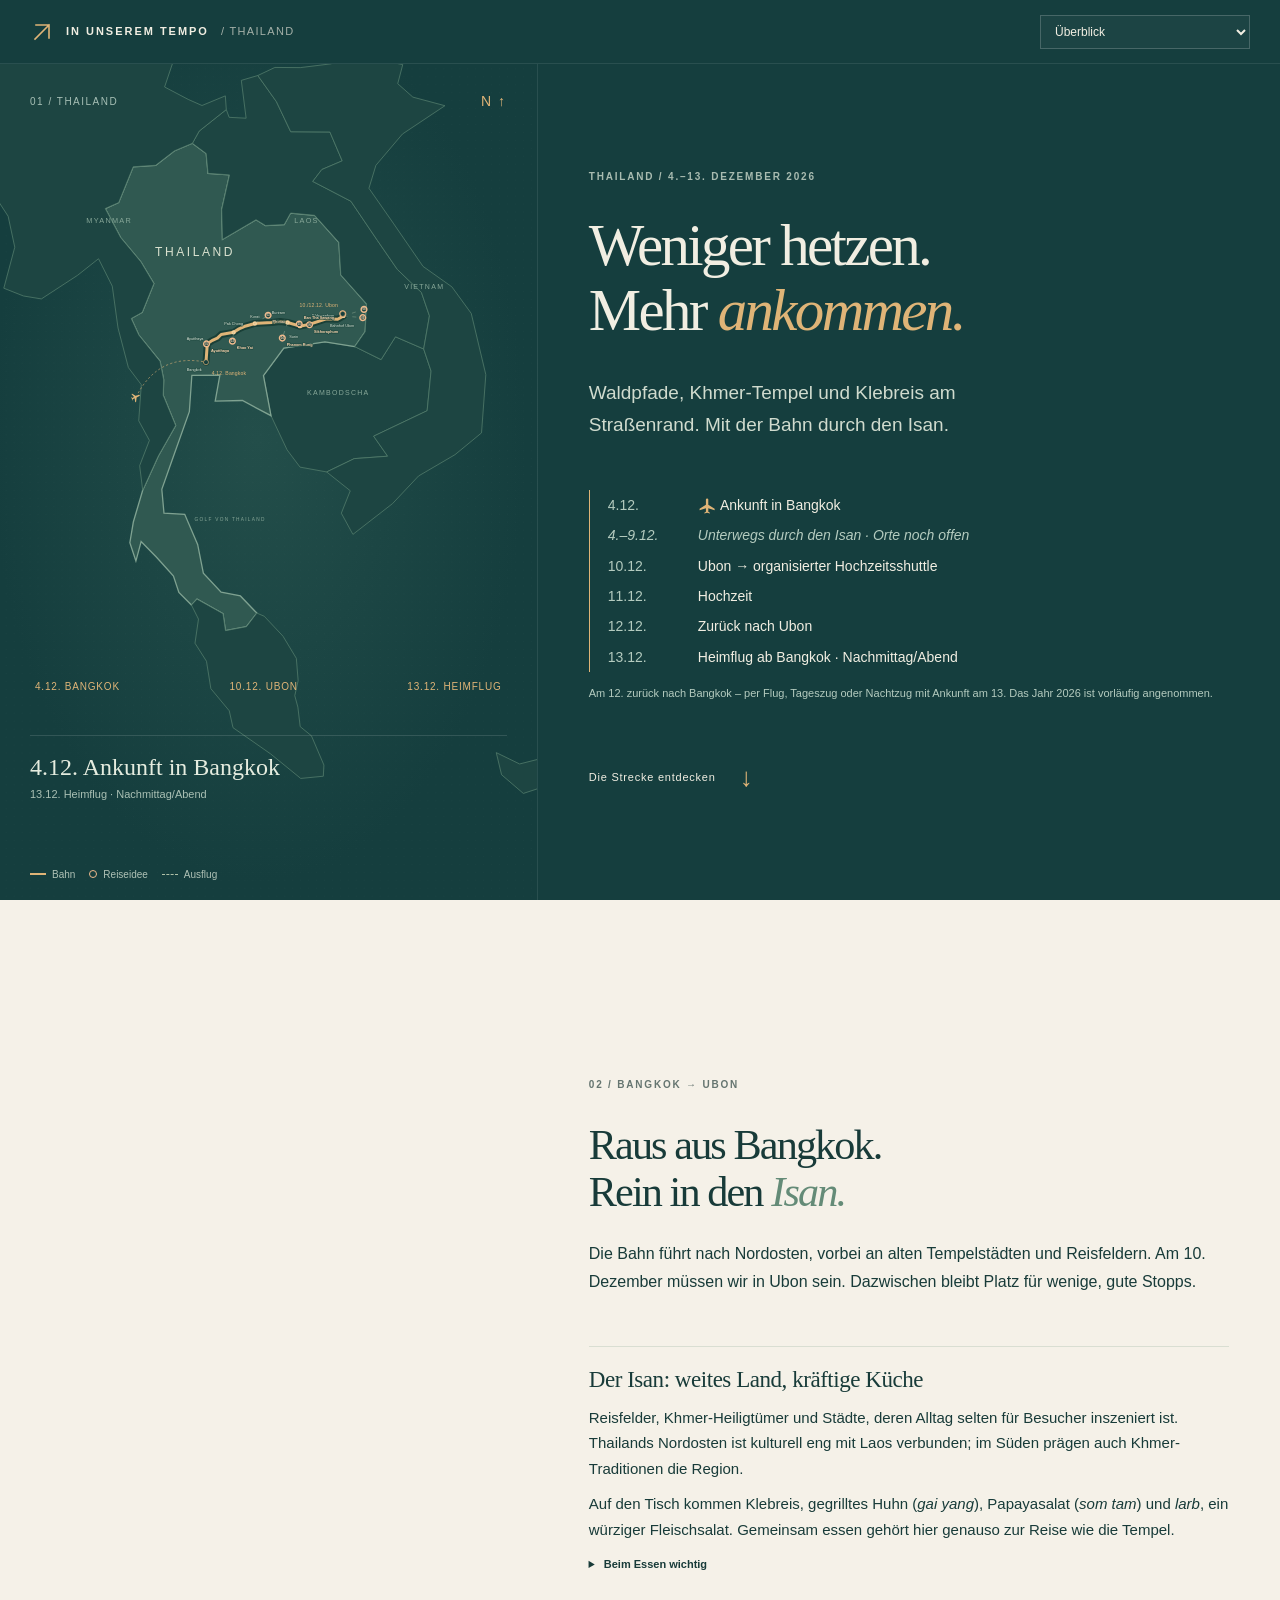
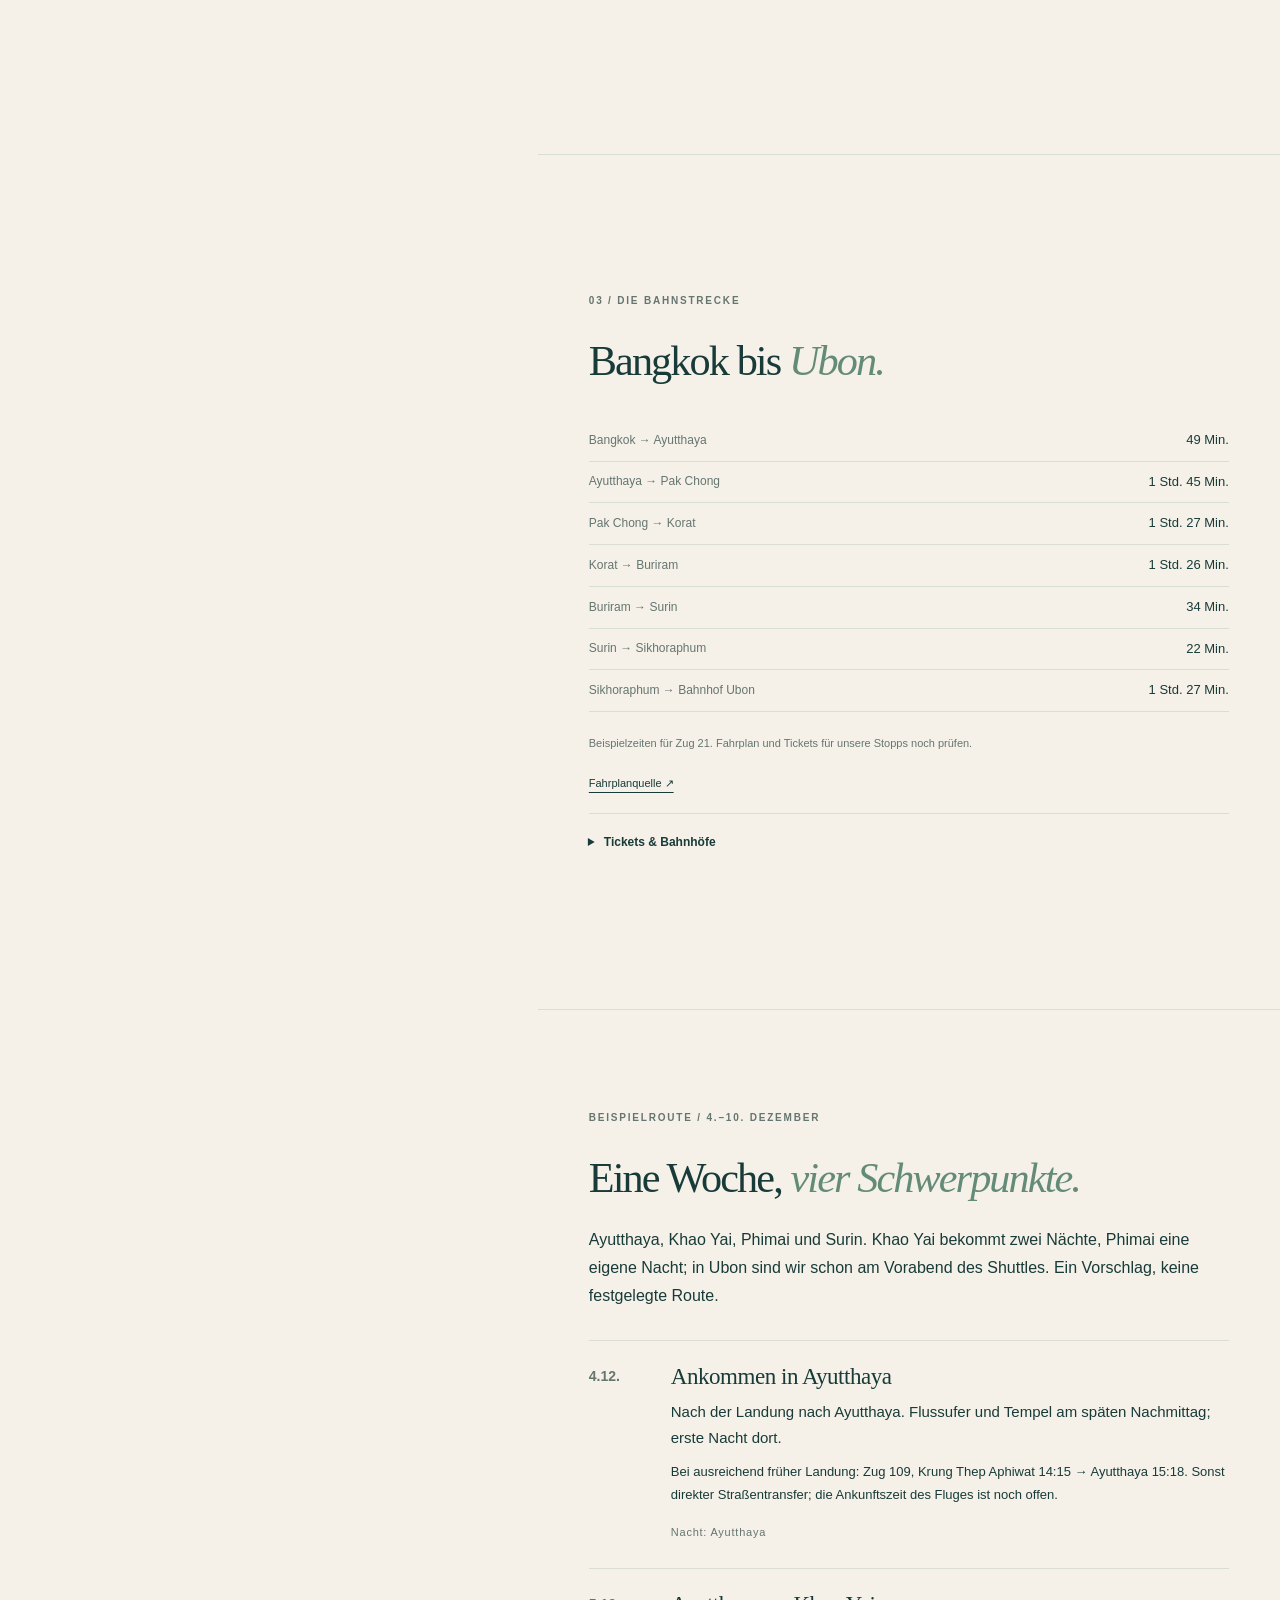
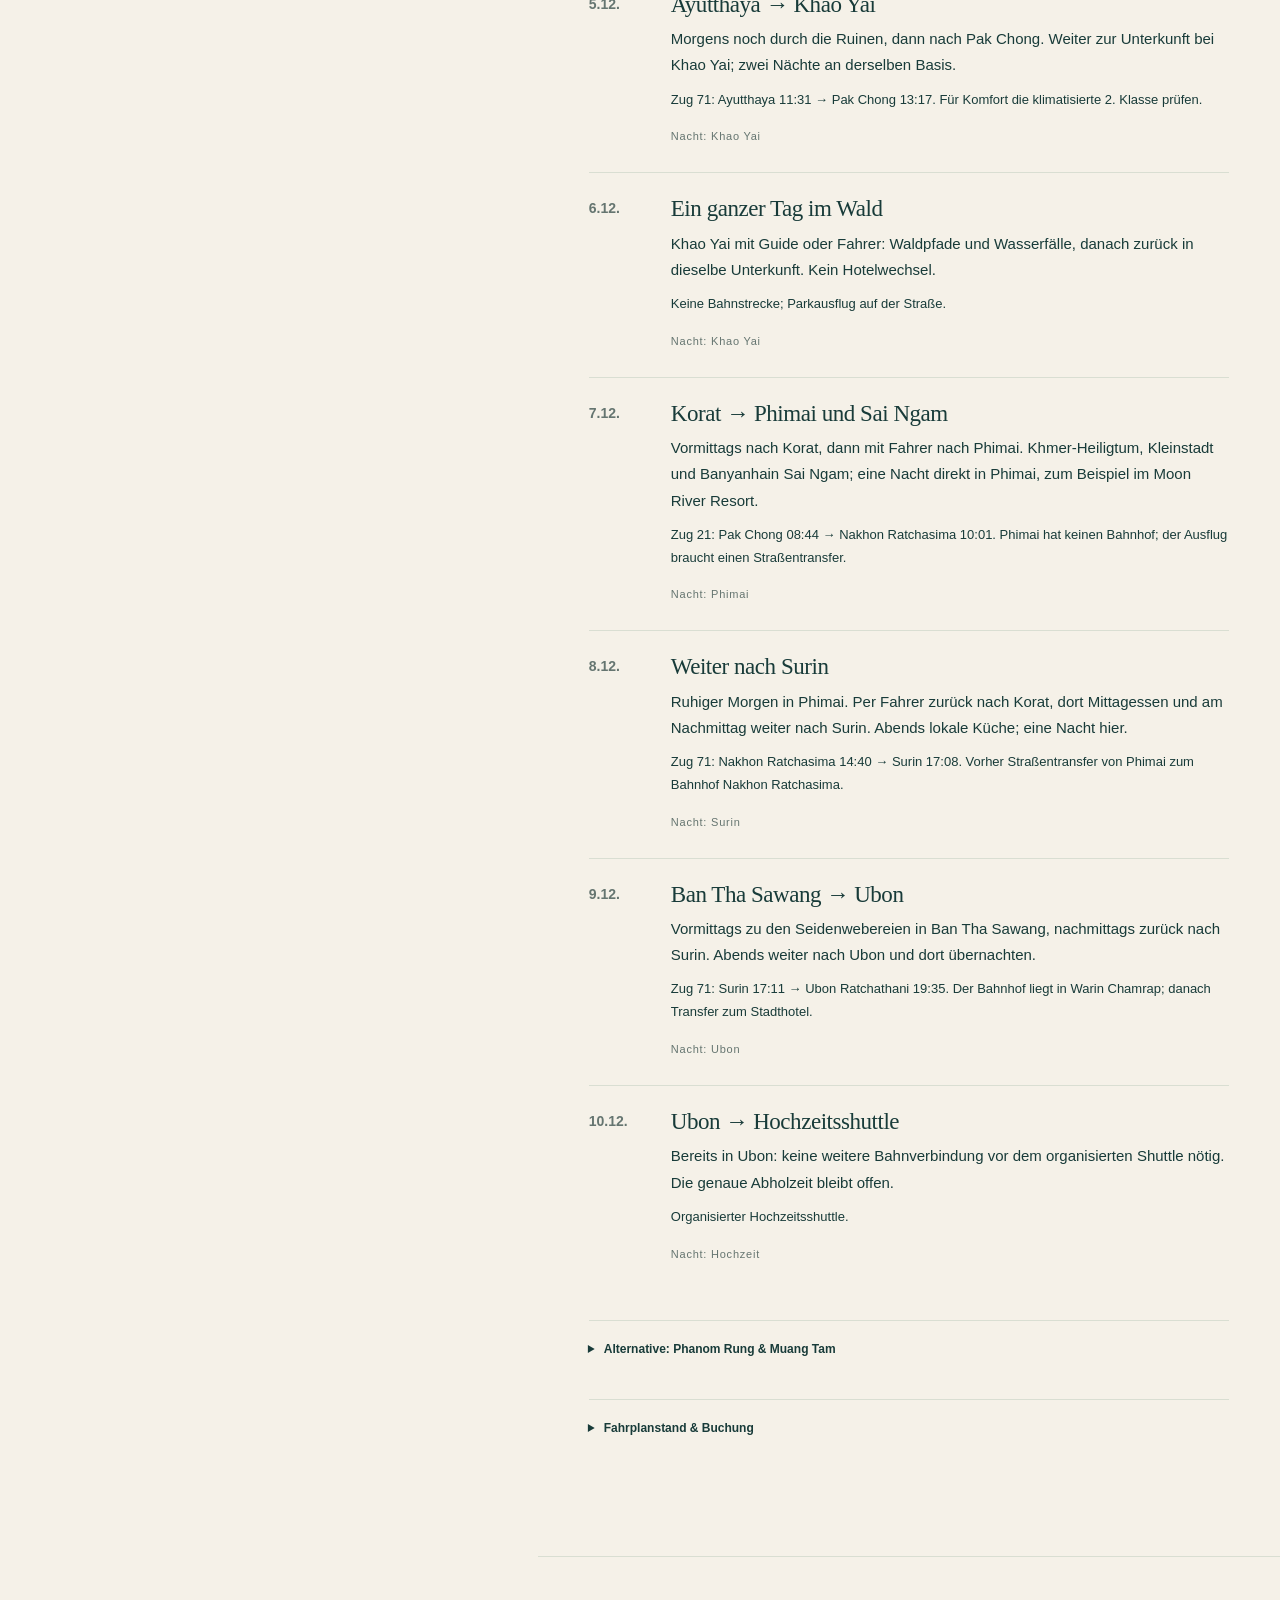
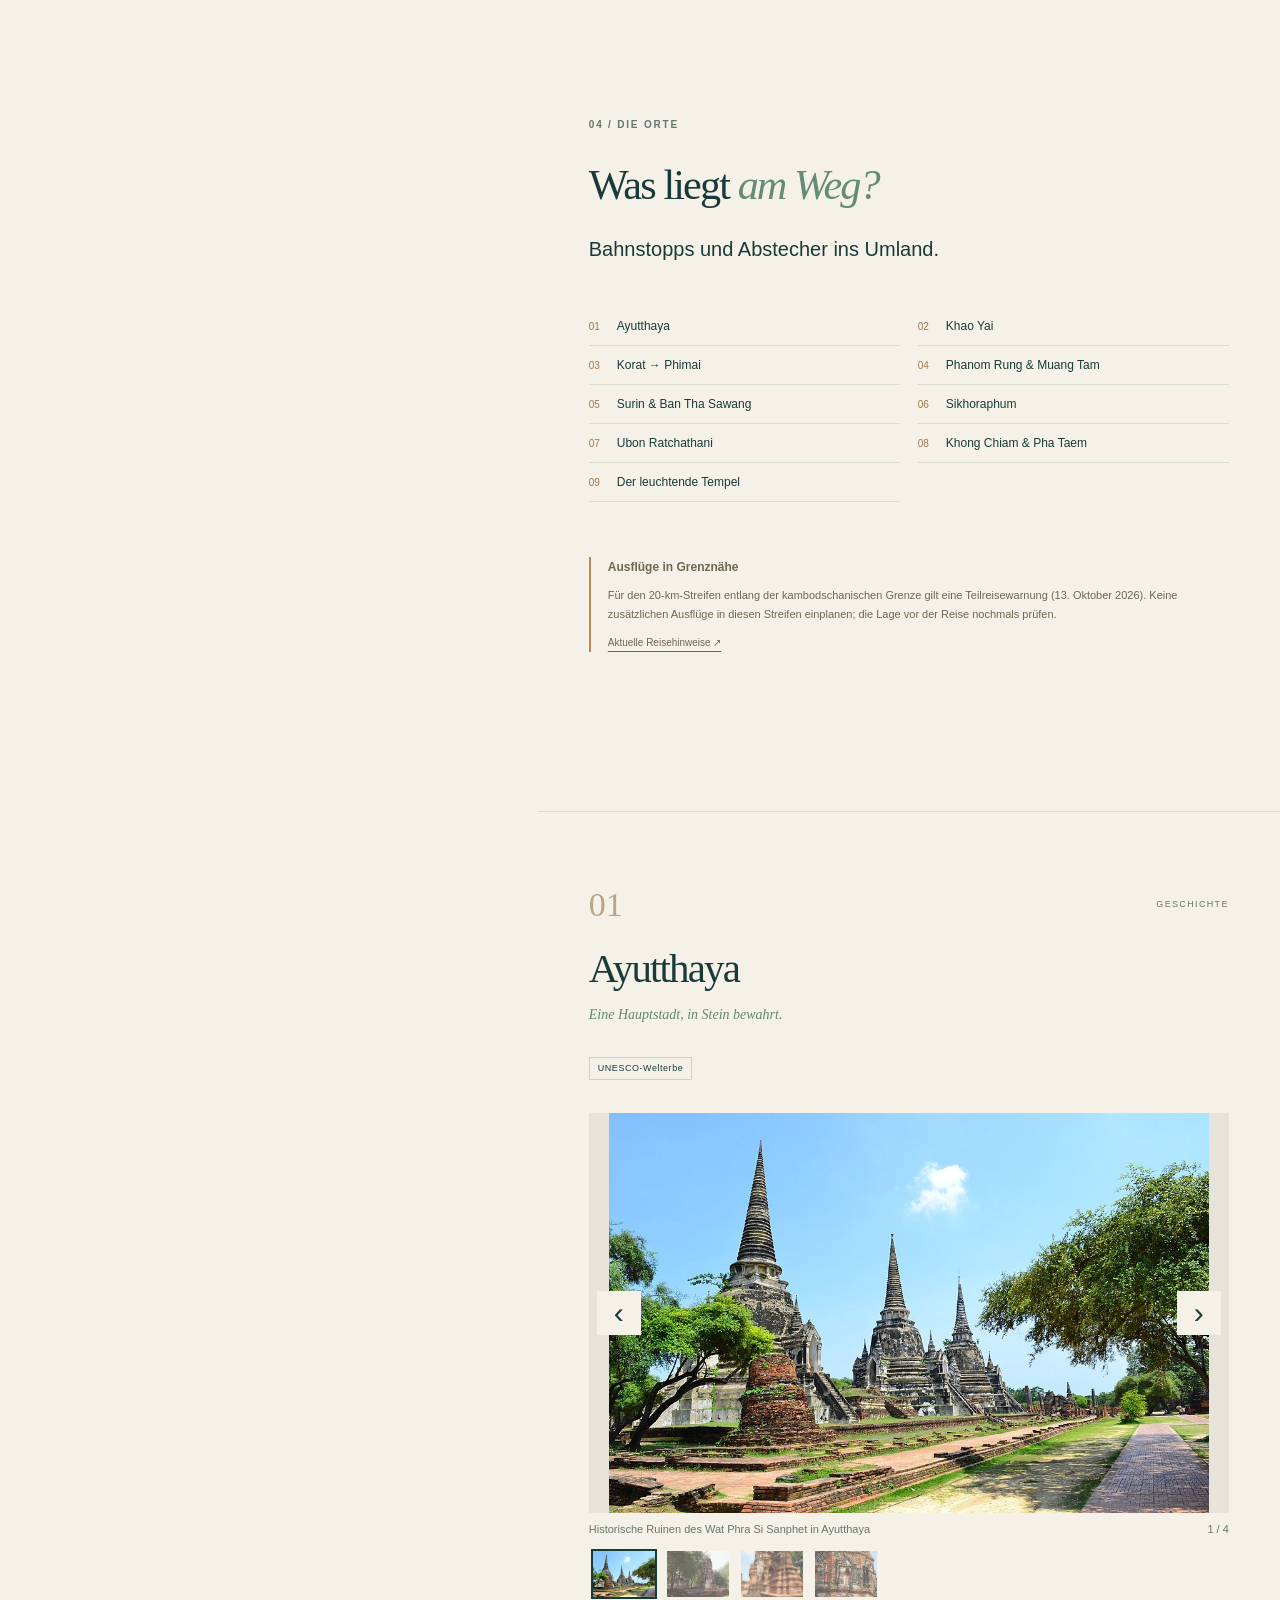
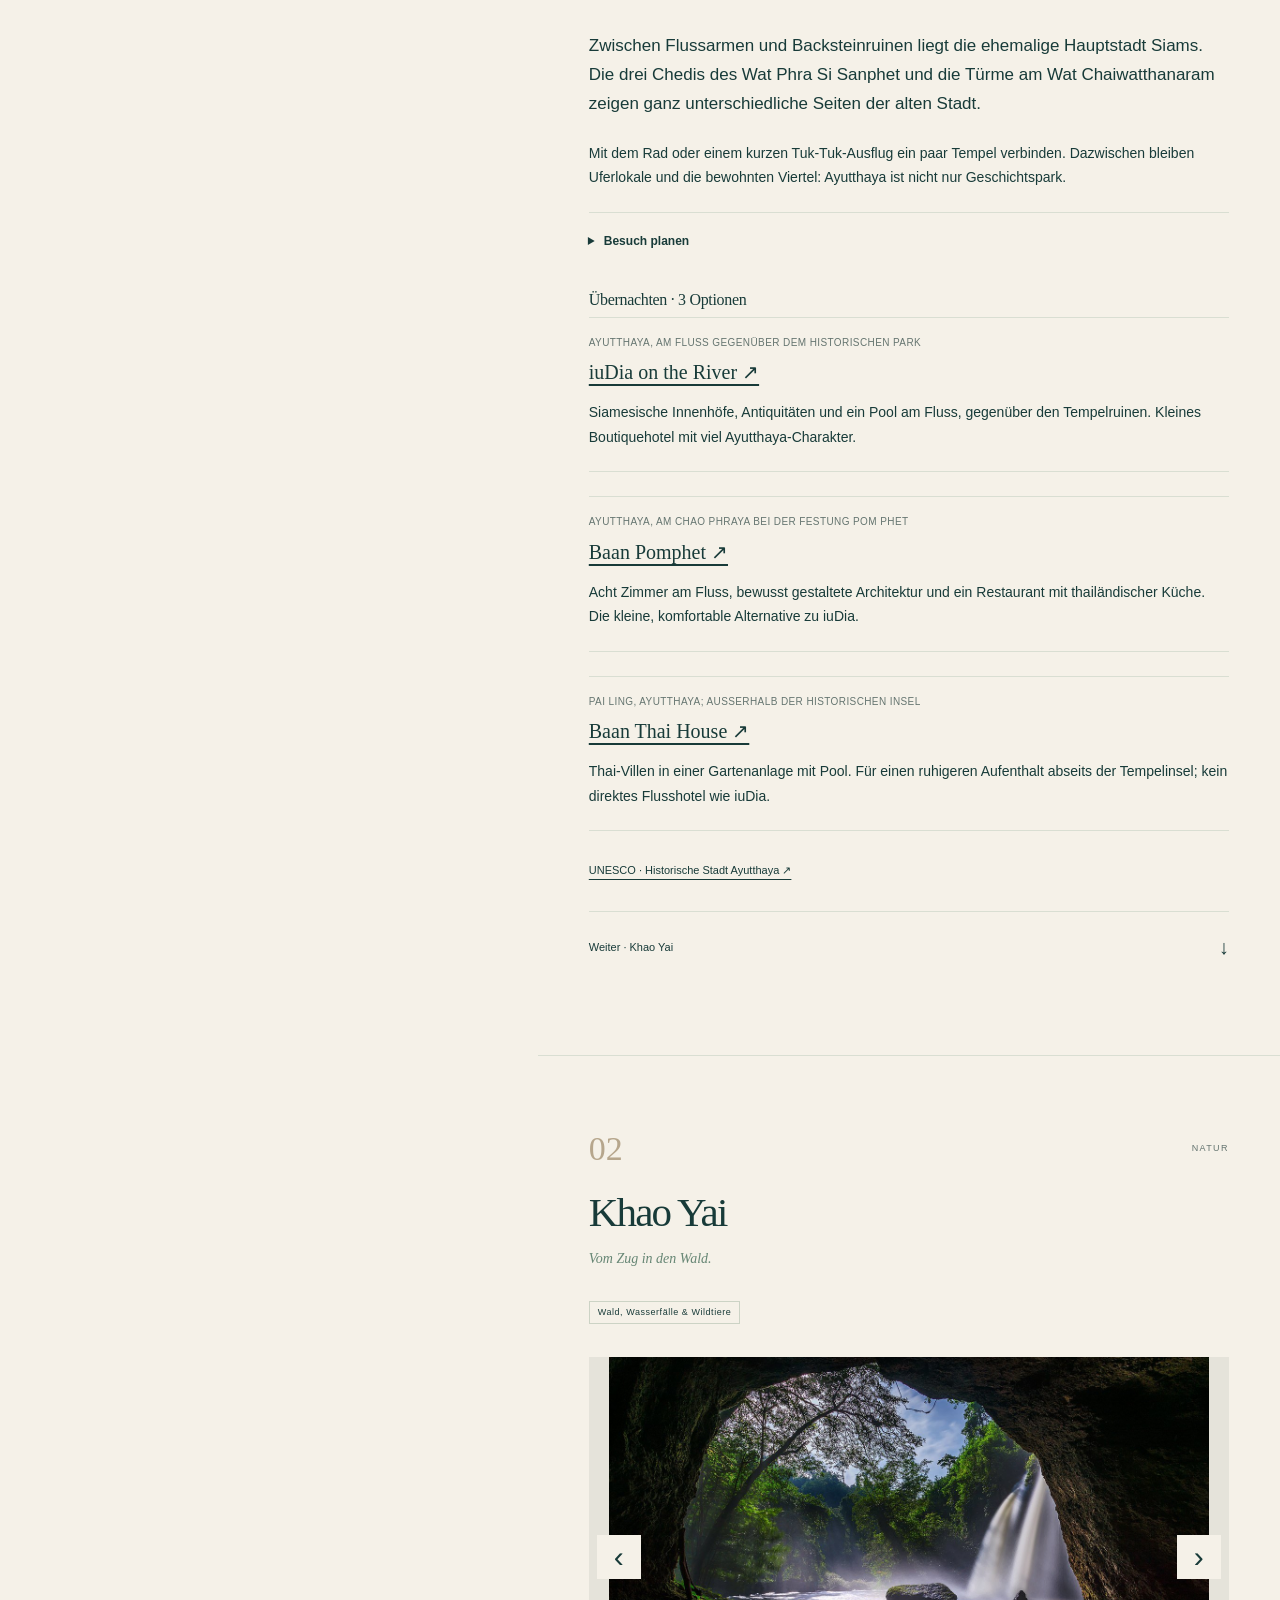
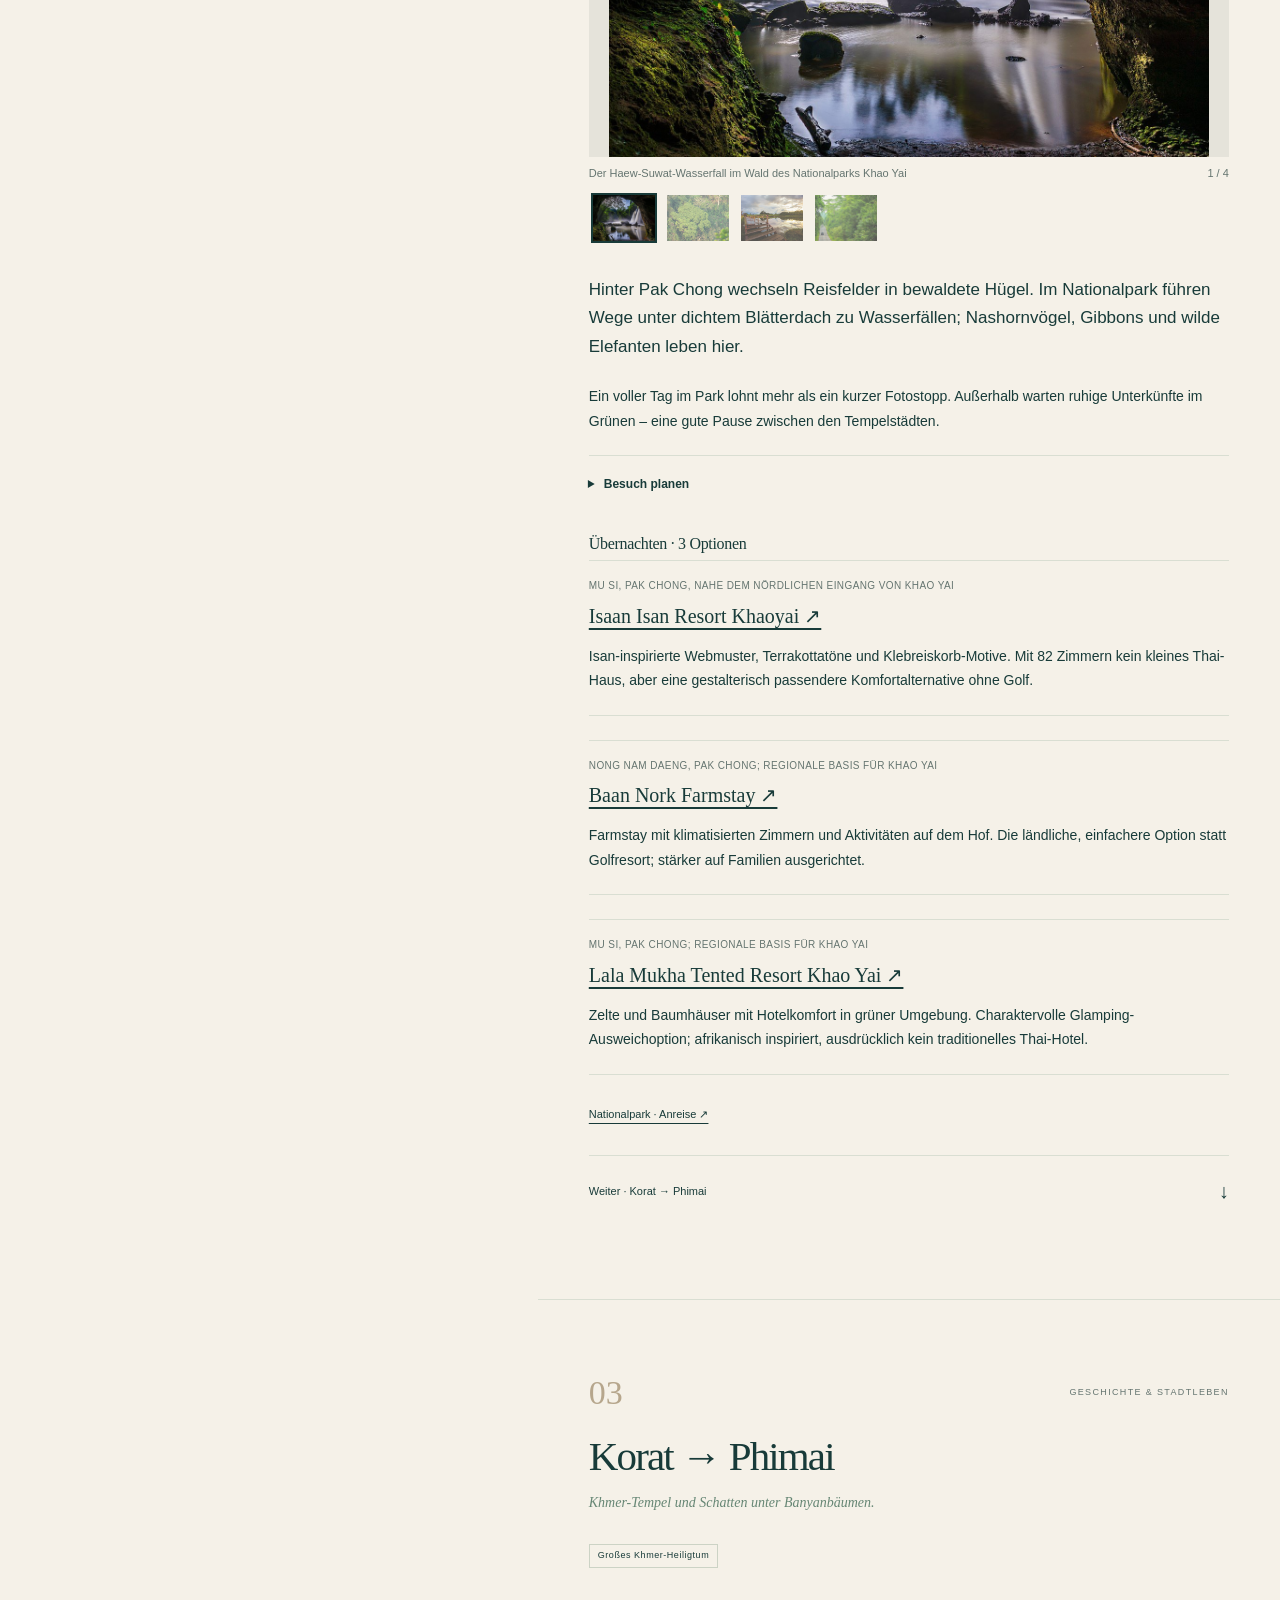
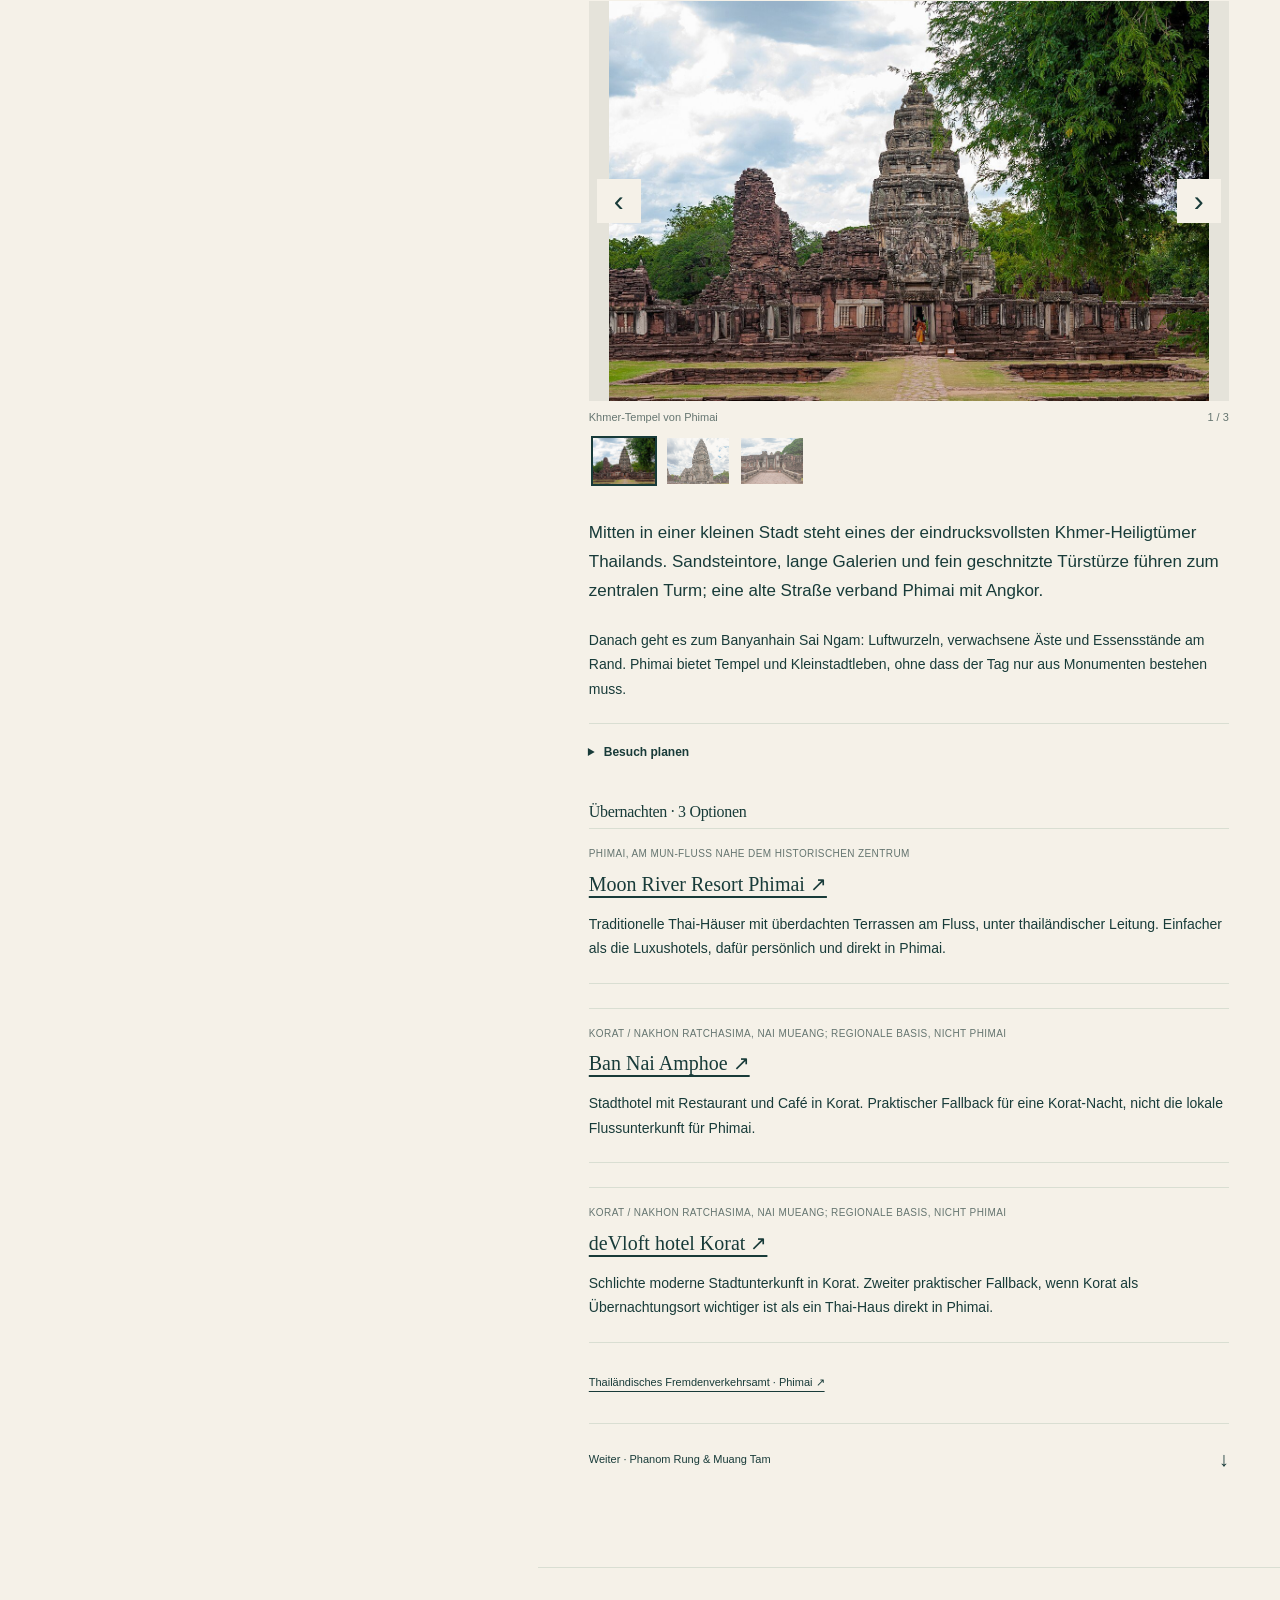
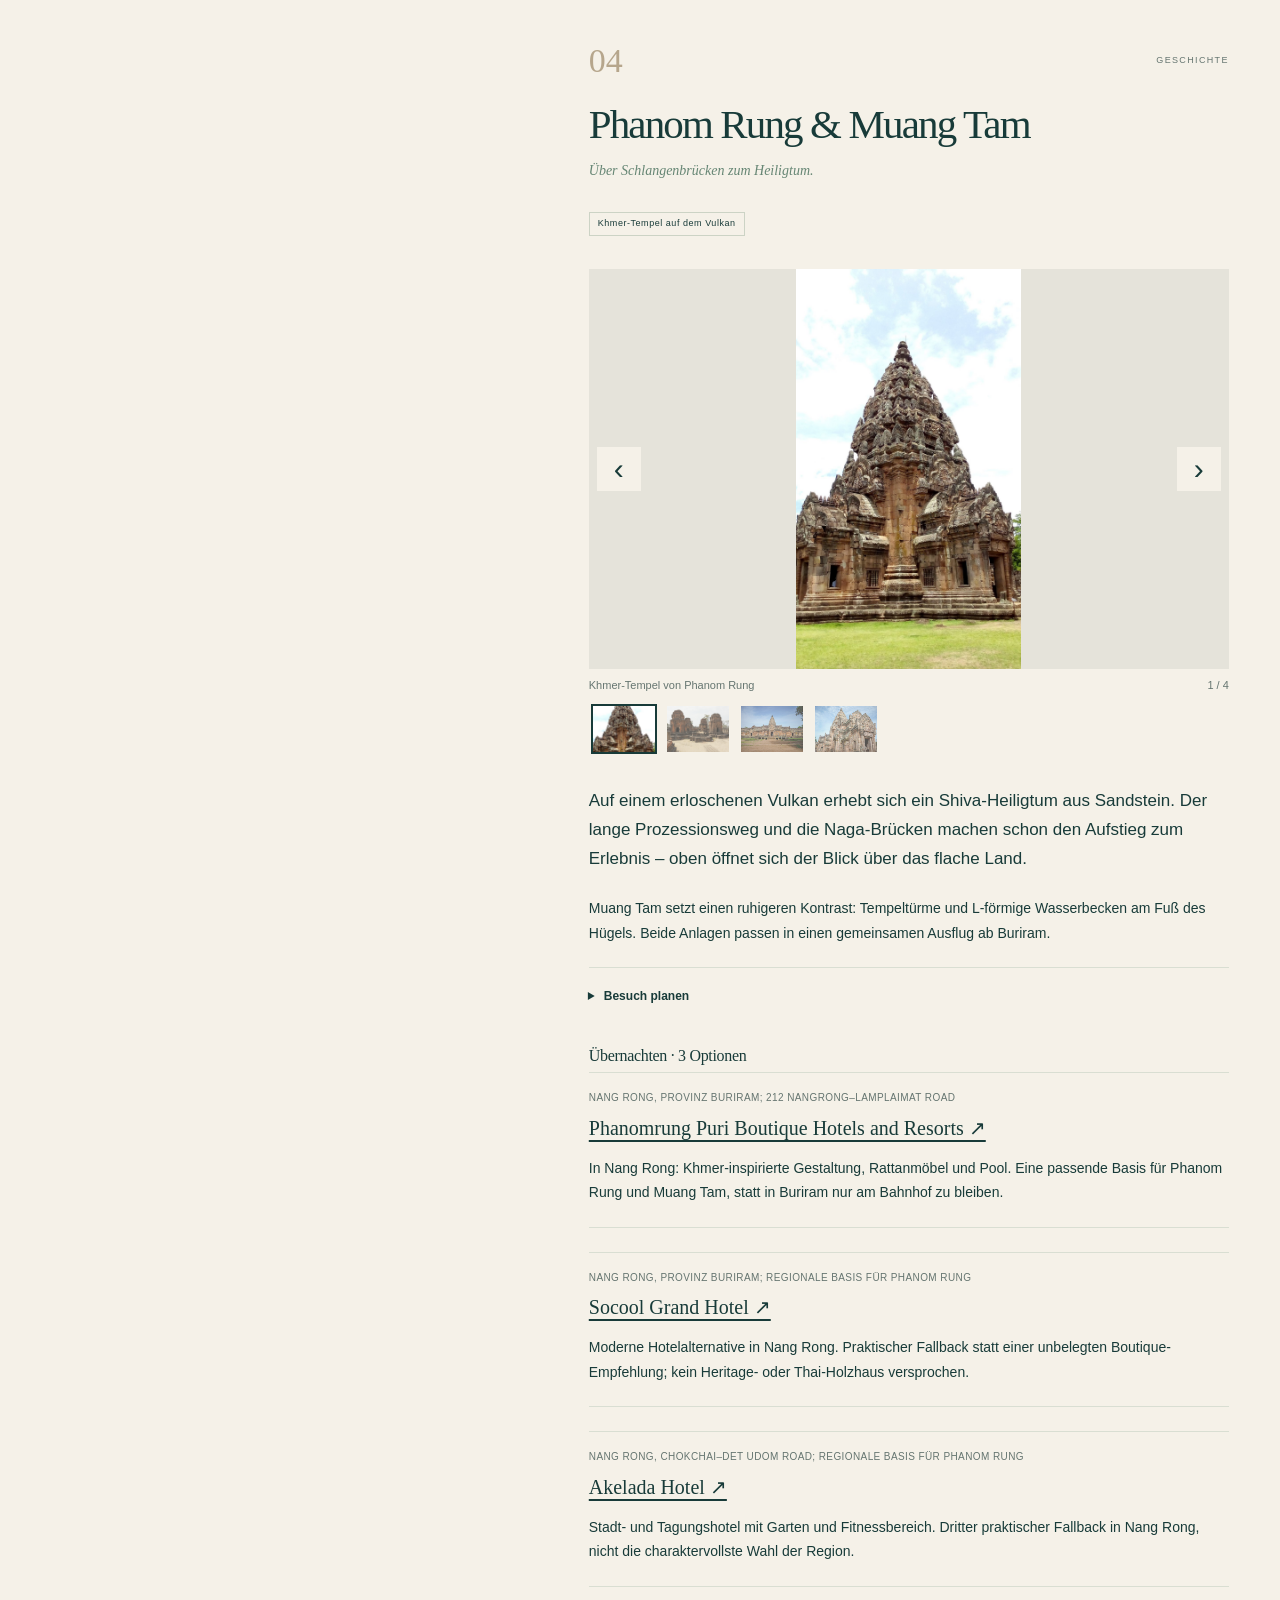
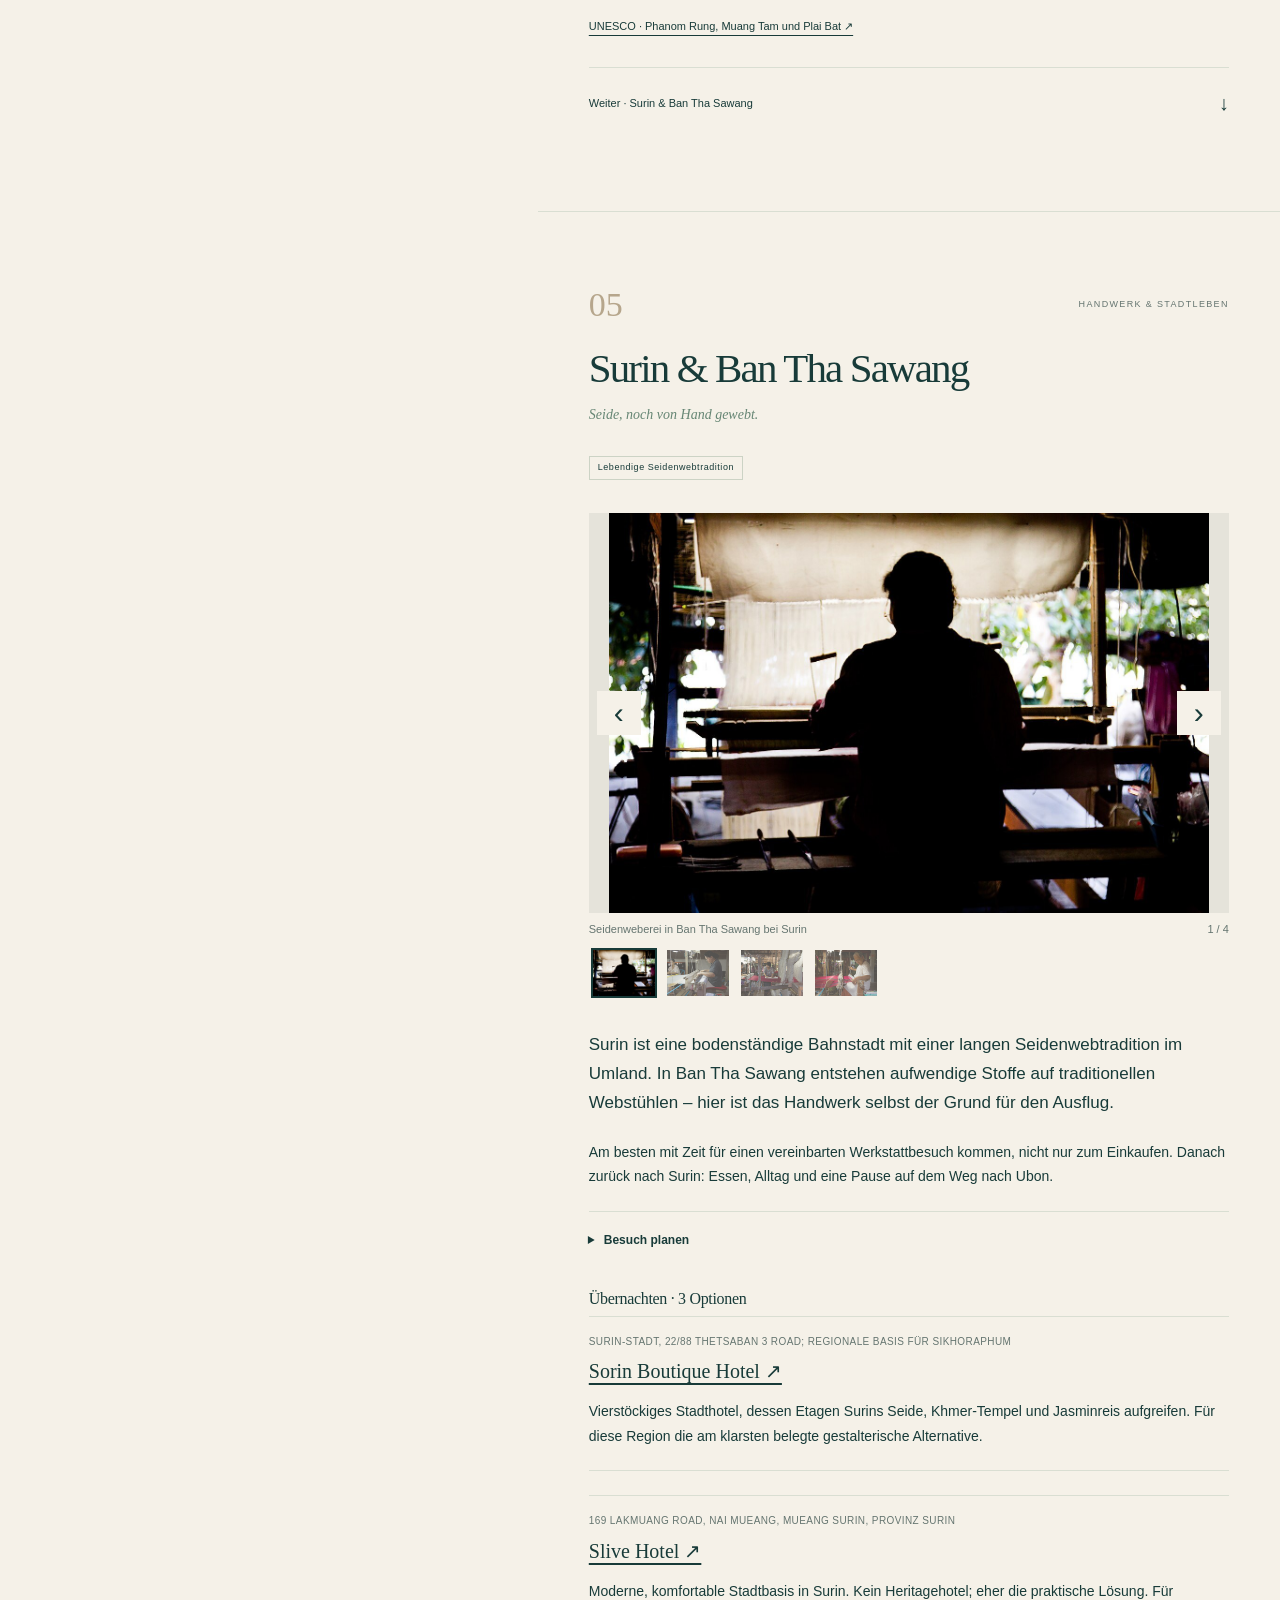
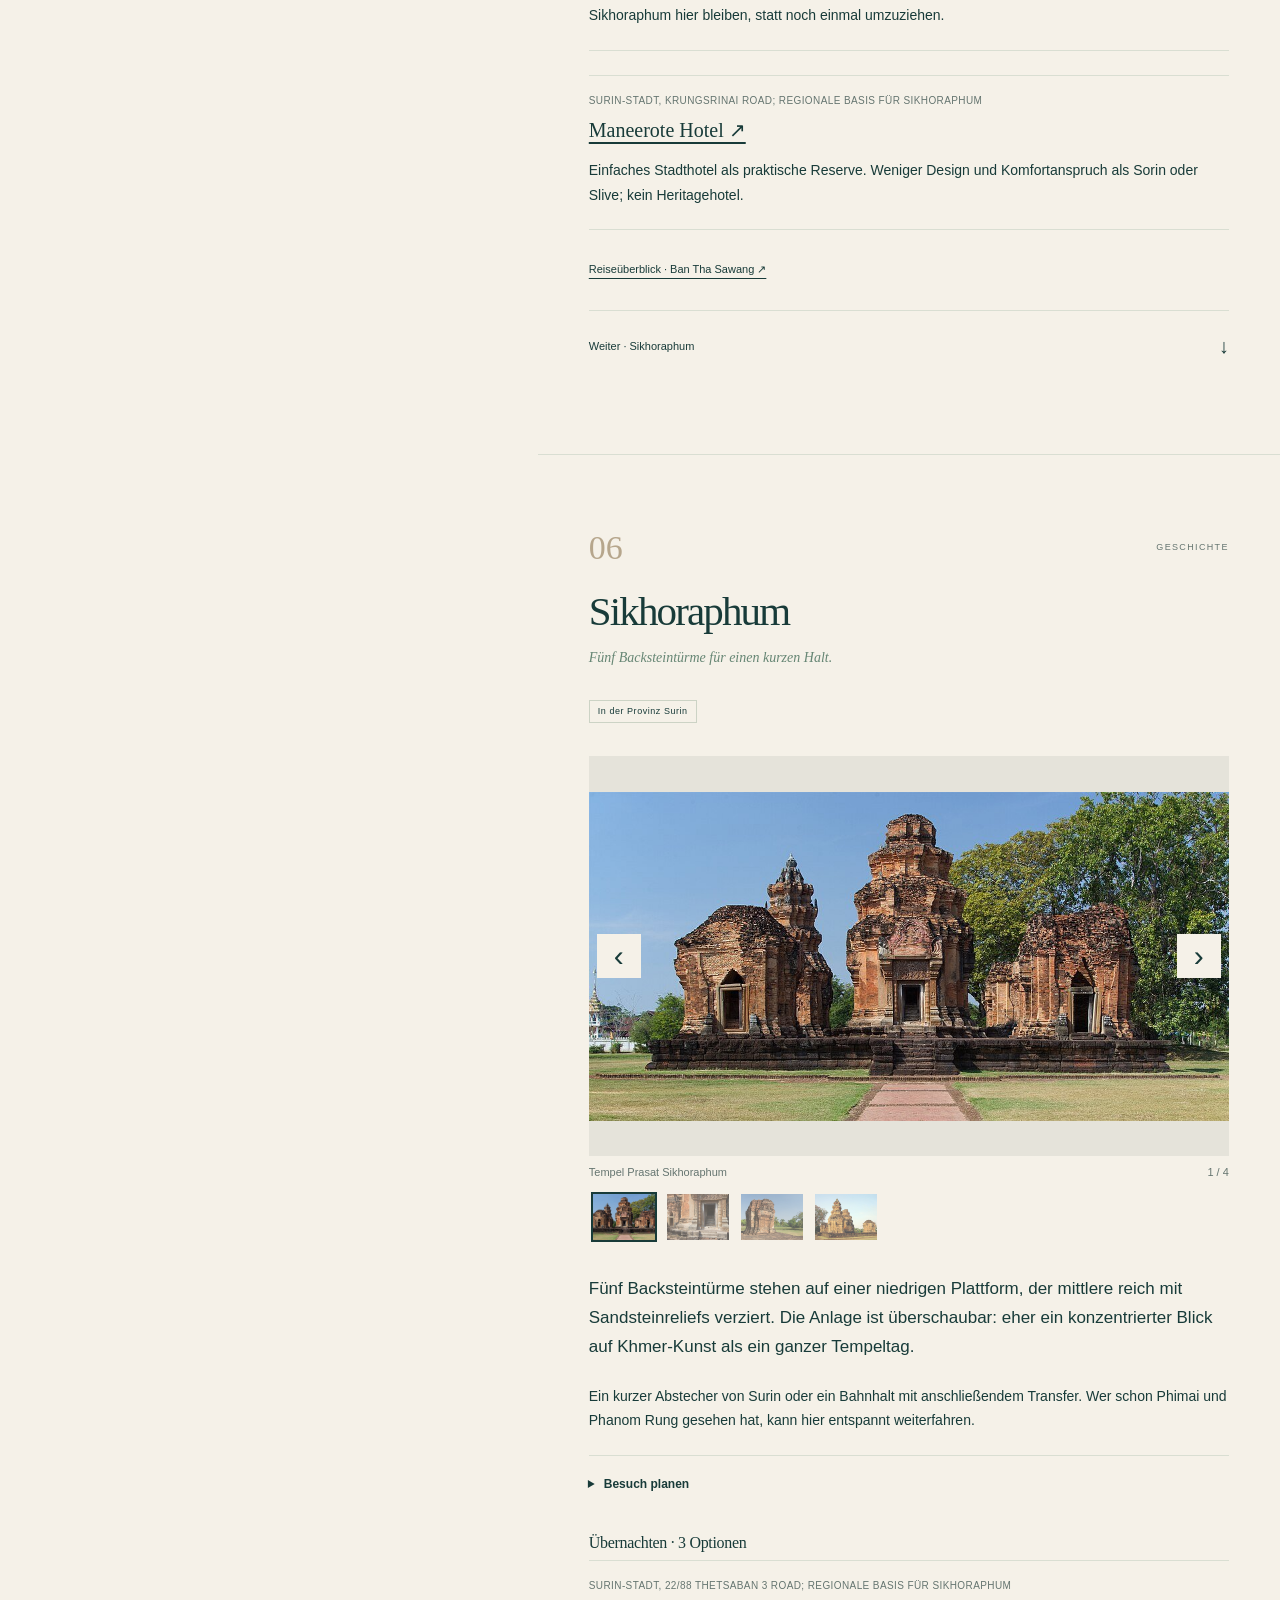
==== 0d7d820362/index.html @ 128be07d "site" ====
<!doctype html>
<html lang="de">
<head><meta name="robots" content="noindex,nofollow">
<meta charset="utf-8"><meta name="viewport" content="width=device-width,initial-scale=1">
<meta name="description" content="Mit der Bahn von Bangkok durch den Isan: Khmer-Tempel, Waldpfade und gutes Essen. Unsere Thailandreise vom 4. bis 13. Dezember 2026.">
<title>Thailand · In unserem Tempo</title>
<link rel="stylesheet" href="styles.css?v=6"><script src="app.js?v=6" defer></script>
</head>
<body>
<a class="skip-link" href="#story">Zu den Reiseideen</a>
<header class="site-header">
 <a class="brand" href="#beginning" aria-label="Thailand, in unserem Tempo – zum Anfang"><span class="brand-symbol" aria-hidden="true"><svg viewBox="0 0 24 24" width="24" height="24" fill="none"><path d="M5 19 19 5M6 5h13v13" stroke="currentColor" stroke-width="1.6" stroke-linecap="square"/></svg></span> IN UNSEREM TEMPO<span class="brand-country"> / THAILAND</span></a>
 <div class="header-actions"><label class="sr-only" for="jump-select">Kapitel wählen</label><select id="jump-select"><option value="beginning">Überblick</option><option value="railway">Die Bahnstrecke</option><option value="sample-itinerary">Beispielroute</option><option value="possibilities">Die Orte</option><option value="return-journey">Rückreise · 12.12.</option></select></div>
 <div id="reading-progress" aria-hidden="true"></div>
</header>
<div class="layout">
 <aside class="map-panel" aria-label="Interaktive Reisekarte">
  <div class="map-heading"><span id="map-kicker">01 / THAILAND</span><span class="compass" aria-label="Norden ist oben">N ↑</span></div>
  <div class="map-canvas"><svg id="travel-map" viewBox="0 0 1100 1700" preserveAspectRatio="xMidYMid meet" aria-label="Thailand und die Strecke Bangkok–Ubon"><title>Thailand und unsere Reise durch den Isan</title><defs><pattern id="map-dots" width="25" height="25" patternUnits="userSpaceOnUse"><circle cx="1" cy="1" r=".7" fill="#b4d3c2" opacity=".14"/></pattern><marker id="trip-arrow" viewBox="0 0 10 10" refX="8" refY="5" markerWidth="5" markerHeight="5" orient="auto-start-reverse"><path d="M0 0L10 5L0 10" fill="#dfb477"/></marker><symbol id="plane-symbol" viewBox="0 0 24 24"><path d="m21 16-8-5V4.5a1.5 1.5 0 0 0-3 0V11l-8 5v2l8-2.5V20l-2 1v1l3.5-1 3.5 1v-1l-2-1v-4.5l8 2.5z" fill="currentColor"/></symbol></defs><rect id="map-ocean" x="-1500" y="-1500" width="5000" height="5000" fill="url(#map-dots)"/><g id="countries"></g><g id="country-labels"></g><g id="rail-layer"><path id="rail-shadow"/><path id="rail-route"/><g id="station-markers"></g><g id="leg-labels"></g></g><g id="excursion-layer"></g><g id="place-markers"></g><g id="trip-marks"></g><g id="return-layer"></g></svg></div>
  <div class="map-date-strip" aria-label="Fixe Reisetermine"><span>4.12. Bangkok</span><span>10.12. Ubon</span><span>13.12. Heimflug</span></div>
  <div id="map-active" class="map-active"><span class="map-active-category"></span><strong>Thailand</strong><span id="map-hint">4.–13. Dezember 2026</span></div>
  <div class="map-footer"><div class="map-legend"><span><i class="legend-rail"></i> Bahn</span><span><i class="legend-place"></i> Reiseidee</span><span><i class="legend-road"></i> Ausflug</span></div></div>
  <p class="map-error" id="map-error" hidden>Die Karte lädt nicht. Die Reiseideen stehen weiter unten.</p>
 </aside>
 <main class="story" id="story">
  <section class="chapter hero" id="beginning" data-stage="country">
   <div class="eyebrow">THAILAND / 4.–13. DEZEMBER 2026</div>
   <h1>Weniger hetzen.<br>Mehr <em>ankommen.</em></h1>
   <p class="hero-lede">Waldpfade, Khmer-Tempel und Klebreis am Straßenrand. Mit der Bahn durch den Isan.</p>
   <ol class="trip-timeline" aria-label="Unser fester Reiserahmen">
    <li><time datetime="2026-12-04">4.12.</time><span><svg class="trip-icon" aria-hidden="true"><use href="#plane-symbol"/></svg> Ankunft in Bangkok</span></li>
    <li class="open-days"><time>4.–9.12.</time><span>Unterwegs durch den Isan · Orte noch offen</span></li>
    <li><time datetime="2026-12-10">10.12.</time><span>Ubon → organisierter Hochzeitsshuttle</span></li>
    <li><time datetime="2026-12-11">11.12.</time><span>Hochzeit</span></li>
    <li><time datetime="2026-12-12">12.12.</time><span>Zurück nach Ubon</span></li>
    <li><time datetime="2026-12-13">13.12.</time><span>Heimflug ab Bangkok · Nachmittag/Abend</span></li>
   </ol>
   <p class="small-note">Am 12. zurück nach Bangkok – per Flug, Tageszug oder Nachtzug mit Ankunft am 13. Das Jahr 2026 ist vorläufig angenommen.</p>
   <a class="scroll-prompt" href="#our-region"><span>Die Strecke entdecken</span><span aria-hidden="true">↓</span></a>
  </section>
  <section class="chapter intro" id="our-region" data-stage="region">
   <div class="eyebrow">02 / BANGKOK → UBON</div><h2>Raus aus Bangkok.<br>Rein in den <em>Isan.</em></h2>
   <p>Die Bahn führt nach Nordosten, vorbei an alten Tempelstädten und Reisfeldern. Am 10. Dezember müssen wir in Ubon sein. Dazwischen bleibt Platz für wenige, gute Stopps.</p><div class="region-note"><h3>Der Isan: weites Land, kräftige Küche</h3><p>Reisfelder, Khmer-Heiligtümer und Städte, deren Alltag selten für Besucher inszeniert ist. Thailands Nordosten ist kulturell eng mit Laos verbunden; im Süden prägen auch Khmer-Traditionen die Region.</p><p>Auf den Tisch kommen Klebreis, gegrilltes Huhn (<em>gai yang</em>), Papayasalat (<em>som tam</em>) und <em>larb</em>, ein würziger Fleischsalat. Gemeinsam essen gehört hier genauso zur Reise wie die Tempel.</p><details class="region-food-note"><summary>Beim Essen wichtig</summary><p>Im Isan keinen rohen oder nur marinierten Süßwasserfisch essen: Hier sind Leberegel verbreitet; Salz, Rauch und Marinade machen infizierten Fisch nicht zuverlässig sicher. <a href="https://www.cdc.gov/liver-flukes/opisthorchis/index.html" target="_blank" rel="noopener noreferrer">CDC</a></p></details></div>
  </section>
  <section class="chapter intro" id="railway" data-stage="rail">
   <div class="eyebrow">03 / DIE BAHNSTRECKE</div><h2>Bangkok bis <em>Ubon.</em></h2>
   <div id="rail-timings" class="rail-timings"></div>
   <p class="small-note">Beispielzeiten für Zug 21. Fahrplan und Tickets für unsere Stopps noch prüfen.</p>
   <a class="source-link" href="https://southeastasiatrains.com/thailand-northeastern-line-timetable/" target="_blank" rel="noopener noreferrer">Fahrplanquelle ↗</a>
   <details class="practical-details"><summary>Tickets & Bahnhöfe</summary><p>Die Zeiten stammen aus einem sekundären Fahrplan vom 3. Oktober 2026. Andere Züge brauchen unterschiedlich lange; unsere einzelnen Teilstrecken sind noch nicht datumsbezogen geprüft.</p><p>Jeder Zwischenstopp bedeutet eine eigene Fahrt mit eigenem Ticket. Es gibt hier keinen bestätigten Hop-on/Hop-off-Pass. Nicht jeder Zug hält überall; kurze Teilstrecken können später zur Buchung freigegeben werden.</p><p>Fernzüge nach Ubon nutzen in Bangkok Krung Thep Aphiwat. Regionalzüge nach Ayutthaya können ab Hua Lamphong fahren. Vor dem Buchen Bahnhöfe und Halte abgleichen.</p><a href="https://www.seat61.com/Thailand.htm#Ubon_Ratchathani" target="_blank" rel="noopener noreferrer">Seat61: Bahnreisen ↗</a> · <a href="https://www.dticket.railway.co.th/" target="_blank" rel="noopener noreferrer">SRT D-Ticket ↗</a></details>
  </section>
  <section class="chapter sample-itinerary" id="sample-itinerary" data-stage="rail"><div class="eyebrow">BEISPIELROUTE / 4.–10. DEZEMBER</div><h2>Eine Woche, <em>vier Schwerpunkte.</em></h2><p>Ayutthaya, Khao Yai, Phimai und Surin. Khao Yai bekommt zwei Nächte, Phimai eine eigene Nacht; in Ubon sind wir schon am Vorabend des Shuttles. Ein Vorschlag, keine festgelegte Route.</p><div class="sample-days"><div class="sample-day"><time datetime="2026-12-04">4.12.</time><div><h3>Ankommen in Ayutthaya</h3><p>Nach der Landung nach Ayutthaya. Flussufer und Tempel am späten Nachmittag; erste Nacht dort.</p><p class="sample-connection">Bei ausreichend früher Landung: Zug 109, Krung Thep Aphiwat 14:15 → Ayutthaya 15:18. Sonst direkter Straßentransfer; die Ankunftszeit des Fluges ist noch offen.</p><span class="sample-night">Nacht: Ayutthaya</span></div></div><div class="sample-day"><time datetime="2026-12-05">5.12.</time><div><h3>Ayutthaya → Khao Yai</h3><p>Morgens noch durch die Ruinen, dann nach Pak Chong. Weiter zur Unterkunft bei Khao Yai; zwei Nächte an derselben Basis.</p><p class="sample-connection">Zug 71: Ayutthaya 11:31 → Pak Chong 13:17. Für Komfort die klimatisierte 2. Klasse prüfen.</p><span class="sample-night">Nacht: Khao Yai</span></div></div><div class="sample-day"><time datetime="2026-12-06">6.12.</time><div><h3>Ein ganzer Tag im Wald</h3><p>Khao Yai mit Guide oder Fahrer: Waldpfade und Wasserfälle, danach zurück in dieselbe Unterkunft. Kein Hotelwechsel.</p><p class="sample-connection">Keine Bahnstrecke; Parkausflug auf der Straße.</p><span class="sample-night">Nacht: Khao Yai</span></div></div><div class="sample-day"><time datetime="2026-12-07">7.12.</time><div><h3>Korat → Phimai und Sai Ngam</h3><p>Vormittags nach Korat, dann mit Fahrer nach Phimai. Khmer-Heiligtum, Kleinstadt und Banyanhain Sai Ngam; eine Nacht direkt in Phimai, zum Beispiel im Moon River Resort.</p><p class="sample-connection">Zug 21: Pak Chong 08:44 → Nakhon Ratchasima 10:01. Phimai hat keinen Bahnhof; der Ausflug braucht einen Straßentransfer.</p><span class="sample-night">Nacht: Phimai</span></div></div><div class="sample-day"><time datetime="2026-12-08">8.12.</time><div><h3>Weiter nach Surin</h3><p>Ruhiger Morgen in Phimai. Per Fahrer zurück nach Korat, dort Mittagessen und am Nachmittag weiter nach Surin. Abends lokale Küche; eine Nacht hier.</p><p class="sample-connection">Zug 71: Nakhon Ratchasima 14:40 → Surin 17:08. Vorher Straßentransfer von Phimai zum Bahnhof Nakhon Ratchasima.</p><span class="sample-night">Nacht: Surin</span></div></div><div class="sample-day"><time datetime="2026-12-09">9.12.</time><div><h3>Ban Tha Sawang → Ubon</h3><p>Vormittags zu den Seidenwebereien in Ban Tha Sawang, nachmittags zurück nach Surin. Abends weiter nach Ubon und dort übernachten.</p><p class="sample-connection">Zug 71: Surin 17:11 → Ubon Ratchathani 19:35. Der Bahnhof liegt in Warin Chamrap; danach Transfer zum Stadthotel.</p><span class="sample-night">Nacht: Ubon</span></div></div><div class="sample-day"><time datetime="2026-12-10">10.12.</time><div><h3>Ubon → Hochzeitsshuttle</h3><p>Bereits in Ubon: keine weitere Bahnverbindung vor dem organisierten Shuttle nötig. Die genaue Abholzeit bleibt offen.</p><p class="sample-connection">Organisierter Hochzeitsshuttle.</p><span class="sample-night">Nacht: Hochzeit</span></div></div></div><details class="practical-details"><summary>Alternative: Phanom Rung & Muang Tam</summary><p>Phanom Rung statt Phimai: am 7. mit Zug 21 von Pak Chong 08:44 nach Buri Ram 11:34; per Fahrer nach Phanom Rung und Muang Tam, Übernachtung in Nang Rong oder Buriram. Am 8. rechtzeitig zurück zum Bahnhof Buri Ram: Zug 21, 11:37 → Surin 12:09. Eine Unterkunft in Nang Rong liegt nicht am Bahnhof; beide Straßentransfers gehören zu dieser Variante.</p></details><details class="practical-details"><summary>Fahrplanstand & Buchung</summary><p>Aktuell gelesene allgemeine Fahrplantabellen von Thai Train Guide (Seitenstand 15.11.2025). Keine datumsspezifischen Tickets oder freien Plätze für 4.–9.12.2026 bestätigt. Alle Uhrzeiten Thailand-Ortszeit.</p><p>Jede Teilstrecke braucht ein eigenes Ticket. Kurzstrecken können später zur Buchung freigegeben werden. Bei Zug 21 nicht aus einem sichtbaren Fahrplan auf bereits buchbare Teilstrecken schließen.</p><p><a href="https://www.dticket.railway.co.th/" target="_blank" rel="noopener noreferrer">Offiziell buchen: SRT D-Ticket ↗</a></p><p><a href="https://www.thaitrainguide.com/timetables/no-109/" target="_blank" rel="noopener noreferrer">Zug 109 ↗</a> · <a href="https://www.thaitrainguide.com/timetables/no-71/" target="_blank" rel="noopener noreferrer">Zug 71 ↗</a> · <a href="https://www.thaitrainguide.com/timetables/no-21/" target="_blank" rel="noopener noreferrer">Zug 21 ↗</a></p></details></section>
  <section class="chapter intro possibilities-intro" id="possibilities" data-stage="places">
   <div class="eyebrow">04 / DIE ORTE</div><h2>Was liegt <em>am Weg?</em></h2>
   <p class="lede">Bahnstopps und Abstecher ins Umland.</p>
   <div id="place-index" class="place-index" aria-label="Alle Reiseideen"></div>
   <div class="safety-note"><strong>Ausflüge in Grenznähe</strong><p>Für den 20-km-Streifen entlang der kambodschanischen Grenze gilt eine Teilreisewarnung (13. Oktober 2026). Keine zusätzlichen Ausflüge in diesen Streifen einplanen; die Lage vor der Reise nochmals prüfen.</p><a href="https://www.auswaertiges-amt.de/de/reiseundsicherheit/thailandsicherheit-201558" target="_blank" rel="noopener noreferrer">Aktuelle Reisehinweise ↗</a></div>
  </section>
  <div id="destination-chapters"></div>

  <section class="chapter return-chapter" id="return-journey" data-stage="return">
   <div class="eyebrow">12. DEZEMBER / ZURÜCK NACH BANGKOK</div><h2>Zurück nach <em>Bangkok.</em></h2>
   <p>Am 12. bringt uns der Shuttle zurück nach Ubon. Von dort reisen wir noch am selben Tag weiter. Der Heimflug startet am 13. nachmittags oder abends, voraussichtlich ab BKK.</p>
   <div class="return-options" id="return-options"><p>Die Rückreiseoptionen werden gerade geprüft.</p></div>
   <div class="train-gallery" id="train-gallery"></div><div class="region-note"><h3>Kabinen und Sitzwagen ansehen</h3><p><a href="https://www.thaitrainguide.com/trains/cnr-sleeper/" target="_blank" rel="noopener noreferrer">Fotos: CNR-Zweibettabteil und Schlafwagen der 2. Klasse ↗</a></p><p><a href="https://www.thaitrainguide.com/timetables/no-22/" target="_blank" rel="noopener noreferrer">Fotos: Sitzwagen des Tageszugs 22 ↗</a></p></div><p class="small-note">Alle Zeiten Ortszeit Thailand. Die Shuttle-Rückkunft am 12. ist noch offen. BKK ist wahrscheinlich, die genaue Heimflugzeit noch unbekannt.</p>
   <details class="practical-details" id="return-evidence"><summary>Recherche & Quellen</summary><div id="return-research-details"></div></details>
  </section>
  <section class="chapter closing" id="next" data-stage="return">
   <h2>Welche Orte <em>bleiben?</em></h2>
   <p>Ein Naturausflug, ein großer Tempelbesuch und Zeit für den Alltag. Die Auswahl ist offen; Ubon am 10. steht fest.</p>
   <a class="back-link" href="#possibilities">↑ Zurück zu den Orten</a>
   <details id="sources"><summary>Quellen & Bildnachweise</summary><div id="photo-credits"></div><p>Kartenumrisse: Natural Earth, gemeinfreie Ländergrenzen im Maßstab 1:110 Mio. Ortskoordinaten: Google Maps; Ubon-Bahnhof in Warin Chamrap. Verbindungen sind schematisch. Flugpfeile markieren Städte, keine bestätigten Flughäfen. Den Hochzeitsort verorten wir nicht, da er noch nicht angegeben ist.</p><p>Recherche vom 13. Oktober 2026. Keine Tickets gebucht. Die Datumsprüfung der Rückreise steht jeweils bei der Verbindung. Die übrigen Stopps haben noch keine festen Tage; die Beispielroute ist ein unverbindlicher Vorschlag. Alle Fotos zeigen echte Orte.</p><p>Die eingebundenen Ortsfotos sind gemeinfrei oder offen lizenziert. Urheber und Lizenzen stehen in den Bildnachweisen. Zugfotos sind auf der Quellseite verlinkt.</p></details>
   <footer class="story-footer">THAILAND · IN UNSEREM TEMPO</footer>
  </section>
 </main>
</div>
<dialog id="photo-dialog" aria-label="Fotogalerie"><button class="gallery-close" aria-label="Galerie schließen">×</button><div class="lightbox-stage"><button class="lightbox-prev" aria-label="Vorheriges Bild">‹</button><figure><img id="lightbox-image" alt=""><figcaption id="lightbox-caption"></figcaption></figure><button class="lightbox-next" aria-label="Nächstes Bild">›</button></div></dialog><noscript><p class="noscript">Für Karte und Ortskapitel JavaScript aktivieren. Termine und Reisehinweise bleiben lesbar.</p></noscript>
</body></html>
---- 0d7d820362/styles.css ----
:root{--sea:#153e3e;--sea-light:#275655;--paper:#f5f1e8;--ink:#183b39;--muted:#657570;--line:#d9ded2;--gold:#dfb477;--salmon:#efba8d;--header:64px;--map-width:55%;--map-height:40svh}*{box-sizing:border-box}html{scroll-behavior:smooth;scroll-padding-top:84px}body{margin:0;background:var(--paper);color:var(--ink);font-family:Arial,Helvetica,sans-serif;font-size:16px;line-height:1.75}a{color:inherit;text-underline-offset:5px}button,select{font:inherit}button,a,select,summary{-webkit-tap-highlight-color:transparent}a:focus-visible,button:focus-visible,select:focus-visible,summary:focus-visible,[role=button]:focus-visible{outline:3px solid var(--gold);outline-offset:5px}.sr-only{position:absolute;width:1px;height:1px;clip:rect(0,0,0,0);overflow:hidden;white-space:nowrap}.skip-link{position:fixed;top:-80px;left:20px;background:var(--paper);padding:12px;z-index:20}.skip-link:focus{top:70px}.site-header{height:var(--header);position:fixed;top:0;left:0;right:0;z-index:10;display:flex;align-items:center;justify-content:space-between;padding:0 30px;background:var(--sea);color:#f1eee2;border-bottom:1px solid #ffffff16}.brand{font-size:11px;font-weight:700;letter-spacing:.18em;text-decoration:none;display:flex;align-items:center;gap:12px}.brand-symbol{font-size:29px;line-height:1;font-weight:400;color:var(--gold)}.brand-country{font-weight:400;opacity:.65;letter-spacing:.12em}.header-actions{display:flex;align-items:center;gap:26px}.preview-tag{font-size:9px;letter-spacing:.12em;opacity:.65}.header-actions select{max-width:210px;padding:8px 28px 8px 10px;background:#ffffff08;color:#f1eee2;border:1px solid #ffffff30;border-radius:0;font-size:12px;cursor:pointer}.header-actions select option{color:var(--ink);background:var(--paper)}#reading-progress{position:absolute;bottom:-1px;left:0;height:2px;background:var(--gold);width:0}.layout{padding-top:var(--header)}.map-panel{position:fixed;top:var(--header);bottom:0;left:0;width:var(--map-width);background:radial-gradient(ellipse at 48% 45%,#234e4a 0%,var(--sea) 68%);color:#e5ecdf;overflow:hidden;border-right:1px solid #ffffff16}.map-heading{position:absolute;top:25px;left:30px;right:30px;display:flex;align-items:center;justify-content:space-between;z-index:2;font-size:10px;letter-spacing:.15em;color:#a6bfb5}.compass{font-size:14px;color:var(--gold)}.map-canvas{position:absolute;inset:60px 16px 165px}#travel-map{height:100%;width:100%;overflow:visible;display:block}.country{fill:#305951;stroke:#7fa291;stroke-width:1.3;vector-effect:non-scaling-stroke}.country.neighbor{fill:#1d4542;stroke:#527b6b;stroke-width:.8}.country-label{fill:#87a798;font-family:Arial,sans-serif;text-anchor:middle;letter-spacing:4px}.thailand-label{fill:#d9e1cf;letter-spacing:8px}#rail-route,#rail-shadow{fill:none;vector-effect:non-scaling-stroke;stroke-linecap:round;stroke-linejoin:round}#rail-route{stroke:var(--gold);stroke-width:3}#rail-shadow{stroke:#193f37;stroke-width:7}#rail-layer,#place-markers,#excursion-layer{opacity:0;pointer-events:none;transition:opacity .45s}body[data-stage=rail] #rail-layer,body[data-stage=places] #rail-layer{opacity:1;pointer-events:auto}body[data-stage=places] #rail-route{stroke:#73968b;stroke-width:2}body[data-stage=places] #place-markers,body[data-stage=places] #excursion-layer{opacity:1;pointer-events:auto}.station{cursor:pointer}.station circle{fill:var(--sea);stroke:#f5d09a;stroke-width:2;vector-effect:non-scaling-stroke}.station text{fill:#e2e9dc;font-size:12px;font-weight:500;paint-order:stroke;stroke:#244e45;stroke-width:3px;stroke-linejoin:round}.station:hover text,.station:focus text{fill:#fff}.leg-label text{fill:#dfbc89;font-size:9px;text-anchor:middle;paint-order:stroke;stroke:#244e45;stroke-width:3px}.leg-label rect{fill:#173d37;opacity:.75}.leg-label{opacity:1;transition:opacity .3s}body[data-stage=places] #leg-labels{opacity:0}.excursion{fill:none;stroke:#afc0a7;stroke-width:1;stroke-dasharray:4 5;vector-effect:non-scaling-stroke;opacity:.35}.excursion.active{stroke:var(--salmon);stroke-width:2;opacity:.85}.place-marker{cursor:pointer}.place-marker .marker-halo{fill:var(--salmon);opacity:0}.place-marker .marker-core{fill:#1d4541;stroke:var(--salmon);stroke-width:1.4;vector-effect:non-scaling-stroke}.place-marker .marker-number{fill:#f4d2b1;font-size:9px;text-anchor:middle;dominant-baseline:central;font-weight:600;pointer-events:none}.place-marker .marker-label{fill:#f9d2ac;font-size:12px;font-weight:600;paint-order:stroke;stroke:#244e45;stroke-width:4px;opacity:0;pointer-events:none}.place-marker.active .marker-core,.place-marker:hover .marker-core,.place-marker:focus .marker-core{fill:var(--salmon)}.place-marker.active .marker-number,.place-marker:hover .marker-number,.place-marker:focus .marker-number{fill:var(--sea)}.place-marker.active .marker-halo{opacity:.12}.place-marker.active .marker-label,.place-marker:hover .marker-label,.place-marker:focus .marker-label{opacity:1}.extra-point circle{fill:var(--salmon);opacity:.8}.extra-point text{font-size:9px;fill:#e7c6a5;paint-order:stroke;stroke:var(--sea);stroke-width:3px}.extra-point{display:none}.extra-point.active{display:block}.map-active{position:absolute;bottom:100px;left:30px;right:30px;border-top:1px solid #ffffff20;padding-top:14px;display:flex;flex-direction:column;gap:1px}.map-active-category{font-size:9px;letter-spacing:.15em;color:var(--gold)}.map-active strong{font-family:Georgia,serif;font-size:24px;font-weight:400;line-height:1.35}#map-hint{font-size:11px;color:#aac0b4}.map-footer{position:absolute;bottom:17px;left:30px;right:30px;display:flex;justify-content:space-between;gap:12px;align-items:end}.map-footer p{font-size:9px;line-height:1.5;color:#92ada2;margin:0;text-align:right}.map-legend{display:flex;flex-wrap:wrap;gap:8px 14px;font-size:10px;color:#b0c2b6}.map-legend span{display:flex;align-items:center;gap:6px}.map-legend i{display:inline-block}.legend-rail{width:16px;height:2px;background:var(--gold)}.legend-place{width:8px;height:8px;border-radius:50%;border:1px solid var(--salmon)}.legend-road{width:16px;border-top:1px dashed #afc0a7}.map-error{position:absolute;top:30%;padding:24px;color:var(--gold)}main{margin-left:var(--map-width);width:calc(100% - var(--map-width))}.chapter{padding:100px clamp(30px,4vw,70px);min-height:95svh;scroll-margin-top:var(--header);border-bottom:1px solid var(--line);position:relative}.eyebrow{font-size:10px;font-weight:600;letter-spacing:.18em;line-height:1.5;margin-bottom:30px;color:var(--muted)}h1,h2,h3{font-family:Georgia,'Times New Roman',serif;font-weight:400;letter-spacing:-.045em;line-height:1.1;margin:0 0 25px}h1{font-size:clamp(47px,4.6vw,76px)}h2{font-size:clamp(36px,3.3vw,55px)}h3{font-size:22px;letter-spacing:-.02em}h1 em,h2 em{font-weight:400;color:#648b77}p{margin:0 0 22px}.lede{font-size:20px;line-height:1.6}.hero{background:var(--sea);color:#f1eee2;min-height:calc(100svh - var(--header));display:flex;flex-direction:column;justify-content:center;padding-top:60px;padding-bottom:55px;border-bottom:0}.hero .eyebrow{color:#a8bbb0}.hero h1{margin-bottom:34px}.hero h1 em{color:var(--gold)}.hero-lede{font-size:19px;line-height:1.65;max-width:410px;color:#d0dbce}.hero-note{font-size:13px;line-height:1.7;margin-top:20px;color:#9db6a7}.scroll-prompt{margin-top:30px;display:flex;align-items:center;gap:24px;font-size:11px;letter-spacing:.07em;text-decoration:none;width:fit-content}.scroll-prompt span:last-child{font-size:26px;color:var(--gold)}.intro{display:flex;flex-direction:column;justify-content:center}.editorial-note{border-top:1px solid #bbc9bd;margin-top:28px;padding-top:22px}.editorial-note>span{font-size:9px;letter-spacing:.15em;color:var(--muted)}.editorial-note p{font-family:Georgia,serif;font-size:22px;line-height:1.5;margin-top:12px}.rail-timings{margin:10px 0 22px}.rail-timing{display:flex;align-items:center;justify-content:space-between;padding:9px 0;border-bottom:1px solid var(--line);font-size:12px;gap:12px}.rail-timing span{color:var(--muted)}.rail-timing b{font-size:13px;white-space:nowrap;font-weight:500;color:var(--ink)}.small-note{font-size:11px;line-height:1.7;color:var(--muted)}.source-link{font-size:11px;line-height:1.5;display:inline-block}.practical-details,details{border-top:1px solid var(--line);padding:18px 0;font-size:12px;line-height:1.7;margin-top:22px}summary{cursor:pointer;font-size:12px;font-weight:600;list-style-position:outside;margin-left:15px}details[open] summary{margin-bottom:18px}details p:last-child{margin-bottom:0}.place-index{display:grid;grid-template-columns:1fr 1fr;gap:0 18px;margin:20px 0 30px}.place-index a{font-size:12px;padding:10px 0;border-bottom:1px solid var(--line);text-decoration:none;display:flex;gap:10px;line-height:1.5;align-items:center}.index-number{color:#a3784c;font-size:10px;width:18px}.safety-note{border-left:2px solid #b88856;padding:0 0 0 17px;font-size:11px;color:#706650;margin-top:25px}.safety-note strong{font-size:12px}.safety-note p{margin:8px 0}.safety-note a{font-size:10px}.destination{padding-top:76px;padding-bottom:90px;min-height:110svh}.destination-header{display:flex;align-items:center;justify-content:space-between;gap:16px;margin-bottom:24px}.destination-number{font-family:Georgia,serif;font-size:34px;color:#b6a68c;line-height:1}.destination-category{font-size:9px;letter-spacing:.15em;text-transform:uppercase;color:var(--muted)}.destination h2{font-size:clamp(34px,3.2vw,53px);margin-bottom:12px}.destination-subtitle{font-family:Georgia,serif;font-style:italic;color:#668674;font-size:22px;line-height:1.4;margin-bottom:24px}.badge{display:inline-block;font-size:9px;letter-spacing:.06em;border:1px solid #ccd3c5;padding:4px 8px;line-height:1.5;margin-bottom:25px}.photo-strip{display:grid;grid-template-columns:1fr;gap:16px;margin:3px 0 28px}.photo-strip.two-photos{grid-template-columns:1fr 1fr;gap:10px}.photo-strip figure{margin:0;min-width:0}.photo-strip img{display:block;width:100%;aspect-ratio:4/3;object-fit:cover;background:#dedfd5}.photo-strip.two-photos img{aspect-ratio:3/4}.photo-strip figcaption{font-size:9px;line-height:1.5;color:var(--muted);margin-top:8px}.photo-placeholder{padding:36px 20px;border:1px dashed #b4c2b4;color:var(--muted);font-size:12px;text-align:center;line-height:1.6}.destination p{font-size:14px;line-height:1.75}.destination .intro-text{font-size:17px;line-height:1.7}.visit-notes{margin:28px 0;border-top:1px solid var(--line)}.visit-note{padding:15px 0;border-bottom:1px solid var(--line)}.visit-note span{font-size:9px;letter-spacing:.11em;text-transform:uppercase;color:var(--muted);display:block;margin-bottom:4px}.visit-note p{margin:0;font-size:12px;line-height:1.7}.visit-note.caveat{color:#786852}.visit-note.caveat span{color:#9a754b}.next-place{display:flex;justify-content:space-between;align-items:center;border-top:1px solid var(--line);margin-top:28px;padding-top:18px;text-decoration:none;font-size:11px;gap:12px}.next-place span:last-child{font-size:20px}.food-chapter{background:#e9ebdf;display:flex;flex-direction:column;justify-content:center}.food-words{display:flex;gap:10px 22px;flex-wrap:wrap;margin:20px 0 28px;color:#527963;font-family:Georgia,serif;font-style:italic;font-size:24px}.closing{display:flex;flex-direction:column;justify-content:center}.back-link{font-size:12px;width:fit-content;margin-top:20px}.story-footer{font-size:9px;letter-spacing:.16em;line-height:1.8;margin-top:70px;color:var(--muted)}.story-footer span{letter-spacing:0;font-size:10px}.credit-entry{font-size:10px;margin:15px 0}.credit-entry a{overflow-wrap:anywhere}.noscript{margin:90px 30px;background:var(--paper);padding:20px;position:relative;z-index:4}
@media(min-width:1700px){:root{--map-width:58%}.chapter{padding-left:80px;padding-right:80px}.map-canvas{inset:75px 35px 180px}}
@media(max-width:1100px){:root{--map-width:50%}.chapter{padding-left:30px;padding-right:30px}.map-heading{left:20px;right:20px}.map-active{left:20px;right:20px}.map-footer{left:20px;right:20px;flex-direction:column;align-items:start;gap:8px}.map-footer p{text-align:left}.map-active{bottom:118px}.map-canvas{inset:55px 8px 185px}.preview-tag{display:none}.brand-country{display:none}}
@media(max-width:760px){:root{--header:56px;--map-width:100%;--map-height:38svh}html{scroll-padding-top:calc(var(--header) + var(--map-height) + 12px)}.site-header{padding:0 15px}.brand{font-size:9px;letter-spacing:.12em;gap:8px}.brand-symbol{font-size:24px}.header-actions select{font-size:11px;max-width:155px;padding:7px}.map-panel{position:sticky;top:var(--header);width:100%;height:var(--map-height);bottom:auto;z-index:5;border-bottom:1px solid #72948155;border-right:0}.map-heading{top:10px;left:17px;right:17px;font-size:8px;letter-spacing:.09em}.compass{font-size:11px}.map-canvas{inset:24px 7px 56px}.map-active{bottom:6px;left:17px;right:17px;padding-top:5px;gap:0}.map-active-category{display:none}.map-active strong{font-family:Arial,sans-serif;font-size:12px;font-weight:500;line-height:1.4}#map-hint{font-size:9px;line-height:1.5}.map-footer{display:none}main{margin-left:0;width:100%;position:relative}.chapter{padding:50px 24px;min-height:calc(90svh - var(--map-height));scroll-margin-top:calc(var(--header) + var(--map-height) + 8px)}.hero{min-height:calc(100svh - var(--header) - var(--map-height));padding-top:35px;padding-bottom:35px}h1{font-size:46px}.hero .eyebrow{font-size:8px;margin-bottom:20px}.hero h1{margin-bottom:20px}.hero-lede{font-size:16px;margin-bottom:12px}.hero-note{font-size:11px;margin:10px 0}.scroll-prompt{margin-top:10px}.eyebrow{margin-bottom:22px;font-size:9px}h2{font-size:37px}.lede{font-size:18px}.intro{min-height:76svh}.destination{padding-top:45px;padding-bottom:45px}.destination h2{font-size:37px}.destination-subtitle{font-size:20px}.destination-header{margin-bottom:18px}.destination p{font-size:14px}.destination .intro-text{font-size:16px}.photo-strip{margin-bottom:23px}.photo-strip.two-photos{grid-template-columns:1fr 1fr}.place-index{gap:0 12px}.place-index a{font-size:11px}.map-active strong{white-space:nowrap;overflow:hidden;text-overflow:ellipsis}.food-words{font-size:22px}.story-footer{margin-top:40px}.station text{font-size:11px}.leg-label text{font-size:9px}.place-marker .marker-label{font-size:11px}.marker-number{font-size:9px}.map-error{top:25%;font-size:11px}}
@media(prefers-reduced-motion:reduce){html{scroll-behavior:auto}*,*::before,*::after{transition:none!important;animation:none!important}}
.chapter{scroll-margin-top:0}
/* Reiseplan: Fixtermine und Rückreise */
.trip-timeline{list-style:none;padding:0;margin:28px 0 12px;border-left:1px solid var(--gold);max-width:520px}.trip-timeline li{display:flex;gap:18px;align-items:baseline;padding:5px 0 5px 18px;font-size:14px;line-height:1.45}.trip-timeline time{min-width:72px;color:var(--muted);font-variant-numeric:tabular-nums}.trip-timeline .open-days{color:var(--muted);font-style:italic}.trip-icon{width:19px;height:19px;vertical-align:-5px;color:var(--gold);fill:currentColor}.map-date-strip{position:absolute;left:35px;right:35px;bottom:148px;display:flex;justify-content:space-between;color:var(--gold);font-size:10px;letter-spacing:.08em;text-transform:uppercase;pointer-events:none}.trip-path,.return-flight,.return-rail{fill:none;stroke:var(--gold);stroke-width:2;stroke-dasharray:7 7;opacity:.95}#trip-marks{pointer-events:none}#return-layer{opacity:0;pointer-events:none}.arrival-mark,.ubon-date-mark,.return-layer{color:var(--gold);font-size:18px}.arrival-mark text,.ubon-date-mark text,.return-layer text{fill:currentColor;font-family:Arial,sans-serif;font-size:16px;letter-spacing:.03em}.flight-option-label,.rail-option-label{font-weight:bold;text-transform:uppercase;letter-spacing:.12em}.return-option{border-top:1px solid var(--line);padding:20px 0}.return-option h3{font-family:Georgia,serif;font-size:28px;font-weight:400;margin:5px 0}.return-type{font-size:10px;text-transform:uppercase;letter-spacing:.14em;color:var(--muted)}.return-option ul{padding-left:20px}.return-option li{margin:8px 0}.service-status{font-size:12px;color:var(--muted)}.return-fit{font-style:italic;color:var(--muted)}body[data-stage=return] #return-layer{opacity:1}body[data-stage=return] #place-markers,body[data-stage=return] #excursion-layer{opacity:.18}body[data-stage=return] #rail-layer{opacity:.45}
@media(max-width:760px){.map-date-strip{left:15px;right:15px;bottom:42px;font-size:7px}.trip-timeline li{font-size:12px;gap:10px;padding-left:12px}.trip-timeline time{min-width:58px}.trip-timeline{margin-top:20px}.arrival-mark text,.ubon-date-mark text,.return-layer text{font-size:22px}.return-option h3{font-size:25px}}

/* Galleries and concise editorial notes. */
.hero .small-note,.hero .trip-timeline time,.hero .trip-timeline .open-days{color:#b4cbbf}
.region-note{margin-top:28px;padding-top:20px;border-top:1px solid var(--line)}.region-note h3{font-family:Georgia,serif;font-size:23px;font-weight:400;margin:0 0 12px}.region-note p{font-size:15px;line-height:1.7;margin:10px 0}.stay-note{margin:24px 0;padding:16px 0;border-top:1px solid var(--line);border-bottom:1px solid var(--line)}.stay-label{display:block;font-size:10px;text-transform:uppercase;letter-spacing:.1em;color:var(--muted)}.stay-note>a{display:inline-block;font-family:Georgia,serif;font-size:21px;margin:4px 0}.stay-note p{font-size:14px!important;margin:6px 0}.stay-slot:empty{display:none}.region-food-note{border:0;padding:3px 0;margin:5px 0 0}.region-food-note summary{font-size:11px;cursor:pointer}.region-food-note p{font-size:13px!important;line-height:1.6}
.gallery{display:block!important;min-width:0;margin:8px 0 25px}.gallery-stage{position:relative;isolation:isolate}.gallery-zoom{display:block;width:100%;padding:0;border:0;background:#dedfd5;cursor:zoom-in}.gallery .gallery-main-image{width:100%;aspect-ratio:16/10;object-fit:cover;display:block}.gallery-prev,.gallery-next{position:absolute;z-index:1;top:50%;transform:translateY(-50%);width:44px;height:44px;border:0;background:var(--paper);color:var(--ink);font-size:30px;line-height:1;cursor:pointer}.gallery-prev{left:8px}.gallery-next{right:8px}.gallery-meta{display:flex;justify-content:space-between;gap:15px;margin:8px 0;font-size:11px;line-height:1.5;color:var(--muted)}.gallery-count{white-space:nowrap;font-variant-numeric:tabular-nums}.gallery-thumbs{display:flex;gap:8px;overflow:auto;padding:3px 2px 8px}.gallery-thumbs button{padding:0;border:2px solid transparent;background:transparent;flex:0 0 66px;cursor:pointer;opacity:.65;min-height:44px}.gallery-thumbs button[aria-pressed=true]{border-color:var(--ink);opacity:1}.gallery .gallery-thumbs img{width:62px;height:46px;aspect-ratio:auto;object-fit:cover}.train-gallery{margin:24px 0}.train-gallery .gallery-main-image{object-fit:contain;background:#e5e3da;max-height:310px}.gallery .gallery-main-image{object-fit:contain;background:#e5e3da}
#photo-dialog{position:fixed;max-width:min(1100px,96vw);width:96vw;max-height:94svh;padding:50px 20px 20px;border:0;background:var(--paper);color:var(--ink)}#photo-dialog::backdrop{background:#102928dd}.gallery-close{position:absolute;right:8px;top:4px;width:44px;height:44px;font-size:30px;background:none;border:0;cursor:pointer}.lightbox-stage{display:grid;grid-template-columns:44px minmax(0,1fr) 44px;gap:12px;align-items:center}.lightbox-stage>button{width:44px;height:44px;font-size:36px;border:0;background:none;cursor:pointer;color:var(--ink)}.lightbox-stage figure{margin:0;min-width:0}.lightbox-stage img{display:block;width:100%;height:min(70svh,800px);object-fit:contain}.lightbox-stage figcaption{font-size:12px;line-height:1.5;margin-top:12px;text-align:center}
.return-recommendation{background:#e5e9df;padding:20px 24px;margin:24px 0}.return-recommendation h3{font-family:Georgia,serif;font-size:27px;font-weight:400;line-height:1.25;margin:8px 0 12px}.return-recommendation p{font-size:15px;line-height:1.65;margin:0}.return-services>div{display:flex;justify-content:space-between;gap:12px;margin:7px 0;font-size:13px;line-height:1.45}.return-services span{white-space:nowrap;font-variant-numeric:tabular-nums}.return-option>p,.return-option details{font-size:14px;line-height:1.65}.return-option>p{margin:10px 0}.return-option h3{font-size:24px}.return-option details{padding:0;border:0}.return-option summary{font-size:12px}.return-chapter{min-height:auto}.return-comparison{display:block}.return-option{padding:15px 0}
/* Each map phase owns its labels: never show inbound dates over the return. */
#leg-labels{display:none}
#return-layer{color:var(--gold)}#return-layer circle{fill:var(--sea);stroke:var(--gold);stroke-width:2}#return-layer text{fill:var(--gold);font-family:Arial,sans-serif;font-size:16px;paint-order:stroke;stroke:var(--sea);stroke-width:3px;stroke-linejoin:round}#return-layer .flight-option-label,#return-layer .rail-option-label{font-size:12px;letter-spacing:.08em}.arrival-mark circle,.ubon-date-mark circle{fill:var(--sea);stroke:var(--gold);stroke-width:2}#trip-marks{opacity:0}body[data-stage=country] #trip-marks,body[data-stage=region] #trip-marks{opacity:1}body[data-current-place=ubon] #trip-marks{opacity:1}body[data-current-place=ubon] .arrival-mark{display:none}body[data-stage=return] #trip-marks,body[data-stage=return] #place-markers,body[data-stage=return] #excursion-layer,body[data-stage=return] #rail-layer{opacity:0;pointer-events:none}.map-date-strip{bottom:205px;display:none}body[data-stage=country] .map-date-strip,body[data-stage=return] .map-date-strip{display:flex}.map-canvas{bottom:235px}.map-active{bottom:96px}body[data-stage=return] .map-footer{display:none}
@media(max-width:1100px) and (min-width:761px){.map-date-strip{bottom:210px}.map-canvas{bottom:245px}}
@media(max-width:760px){.gallery .gallery-main-image{aspect-ratio:4/3}.gallery-meta{font-size:10px}.region-note p{font-size:14px}.return-recommendation{padding:16px 18px}.return-recommendation h3{font-size:24px}.return-services>div{display:block}.return-services span{display:block}.return-services strong{font-weight:500}.map-date-strip{bottom:49px;font-size:8px;letter-spacing:.02em}body .map-canvas{bottom:73px}.map-active{bottom:4px}#return-layer text{font-size:19px}#return-layer .flight-option-label,#return-layer .rail-option-label{font-size:15px}.lightbox-stage{gap:0;grid-template-columns:36px minmax(0,1fr) 36px}#photo-dialog{padding:46px 3px 15px}.lightbox-stage>button{width:36px}.lightbox-stage img{height:58svh}}
/* More space for the travel chapters, compact persistent map. */
:root{--map-width:42%}.brand-symbol{display:flex;align-items:center}.brand-symbol svg{display:block}
@media(max-width:1100px) and (min-width:761px){:root{--map-width:44%}}
@media(max-width:760px){:root{--map-width:100%;--map-height:28svh}.map-canvas{inset:20px 0 43px}.map-active{bottom:4px}}

/* Sample route: a dated proposal, not a second fixed itinerary. */
.sample-days{margin:30px 0}.sample-day{display:grid;grid-template-columns:64px minmax(0,1fr);gap:18px;padding:23px 0;border-top:1px solid var(--line)}.sample-day time{font-size:14px;font-weight:600;color:var(--muted)}.sample-day h3{margin:0 0 9px;font-size:23px}.sample-day p{margin:0 0 10px;font-size:15px}.sample-day .sample-connection{font-size:13px}.sample-night{font-size:11px;letter-spacing:.07em;color:var(--muted)}.stay-options-heading{font-size:16px;margin:22px 0 8px}.stay-options .stay-note{margin-top:0}.stay-options .stay-note p{font-size:14px}.stay-options .stay-label{letter-spacing:.04em}.stay-options .stay-note>a{font-size:20px}
@media(max-width:760px){.sample-day{grid-template-columns:43px minmax(0,1fr);gap:10px}.sample-day h3{font-size:21px}}
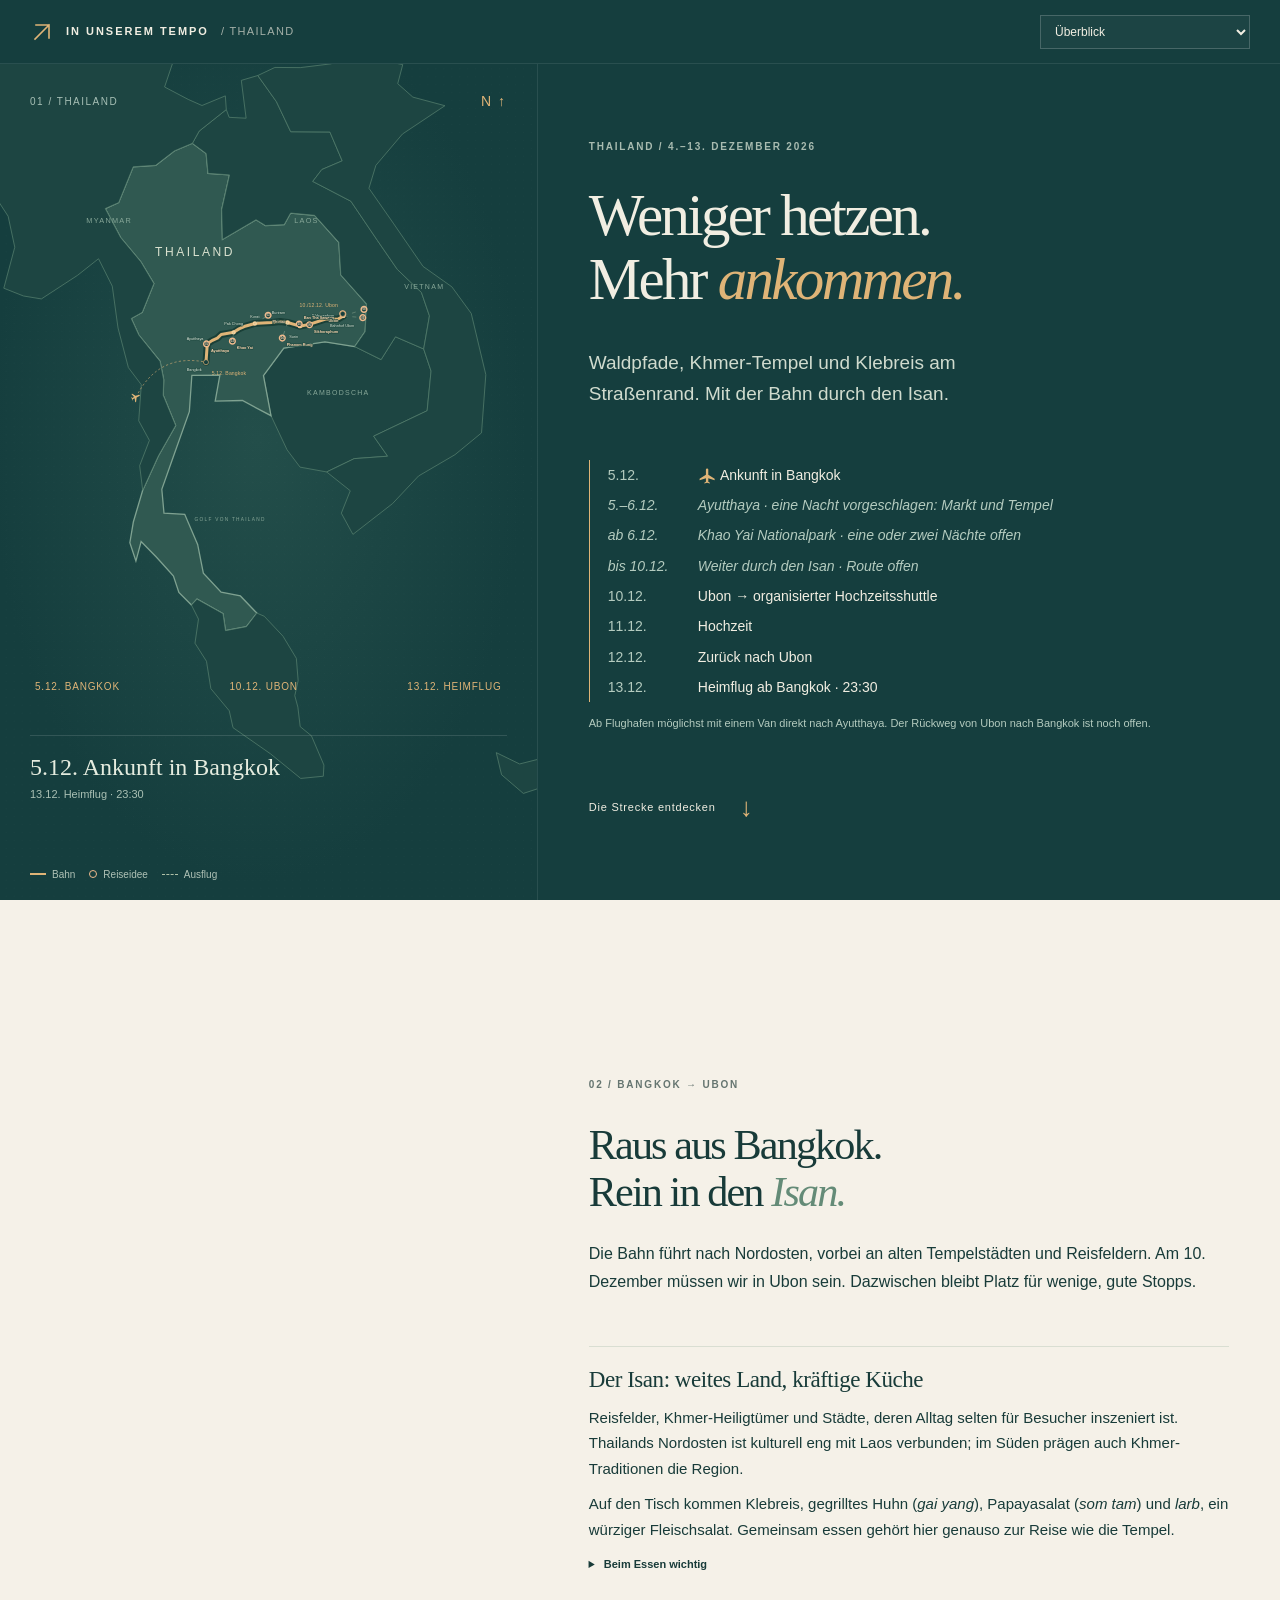
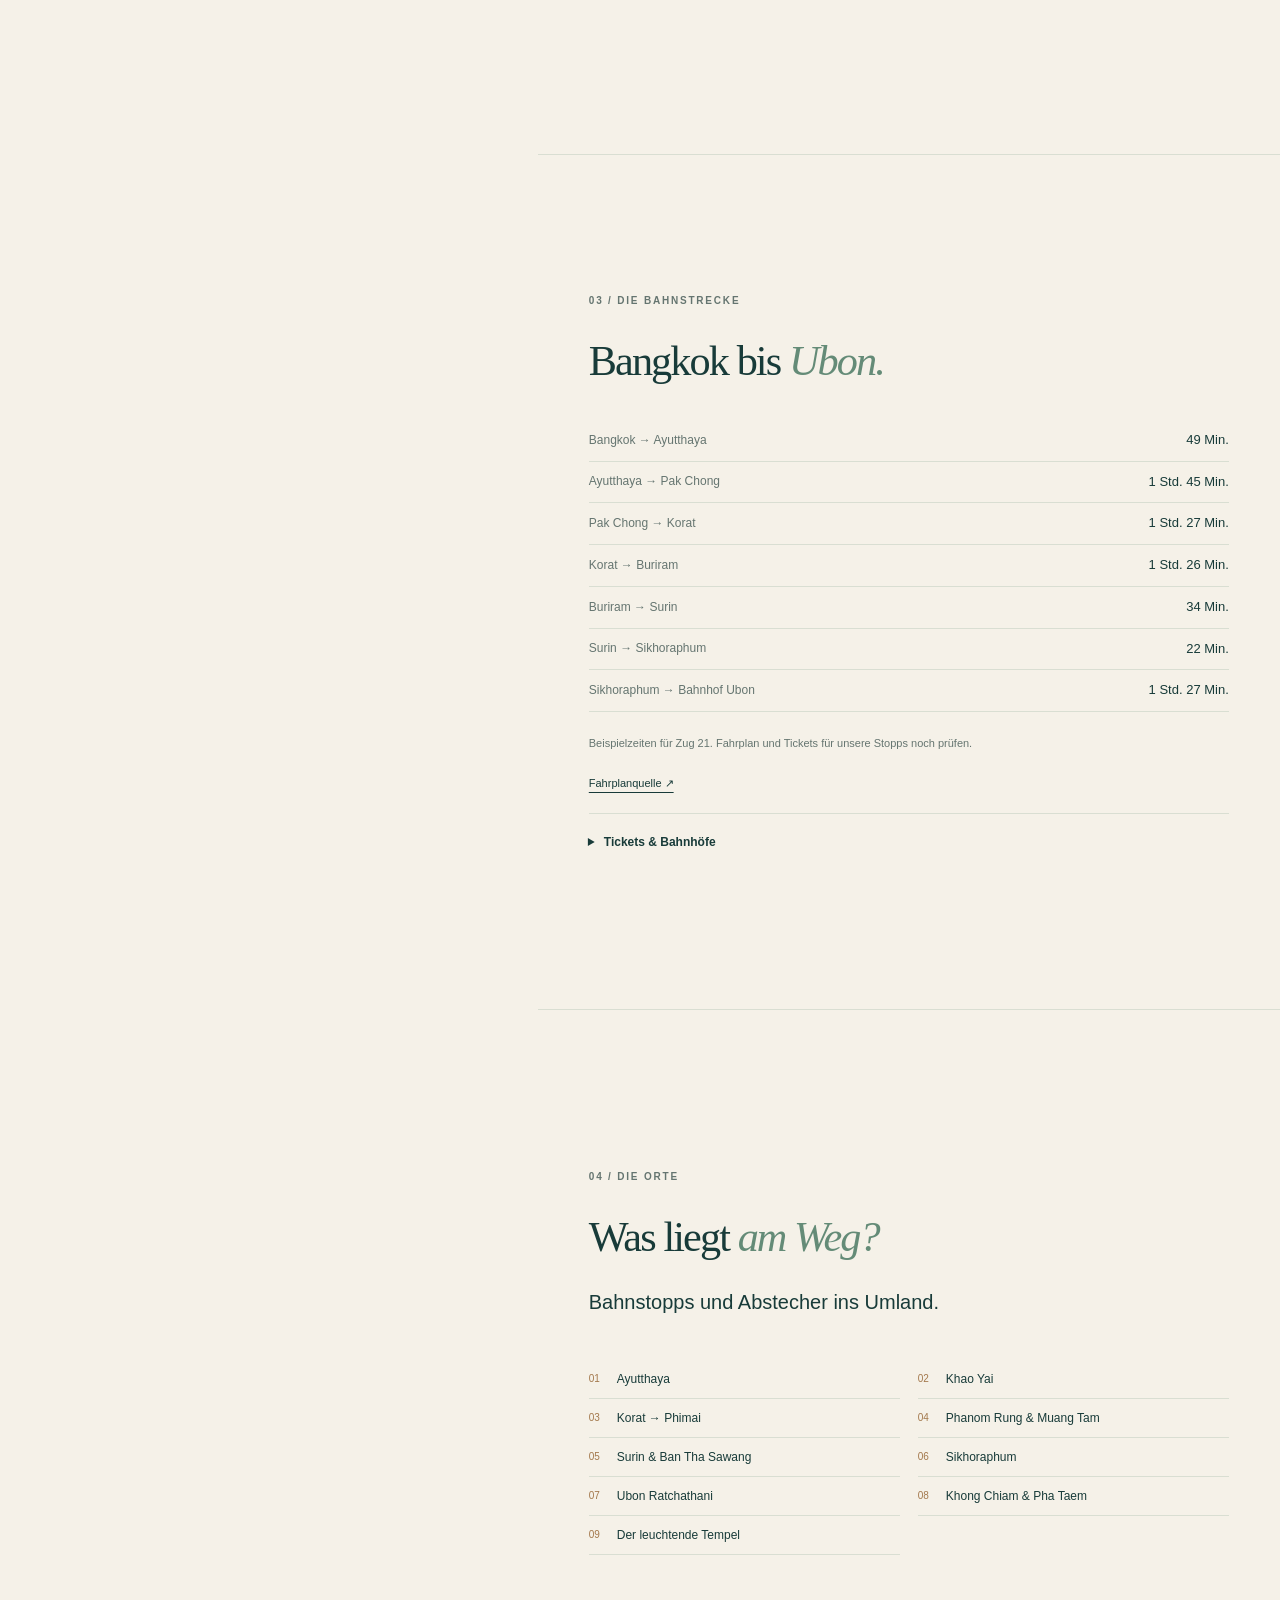
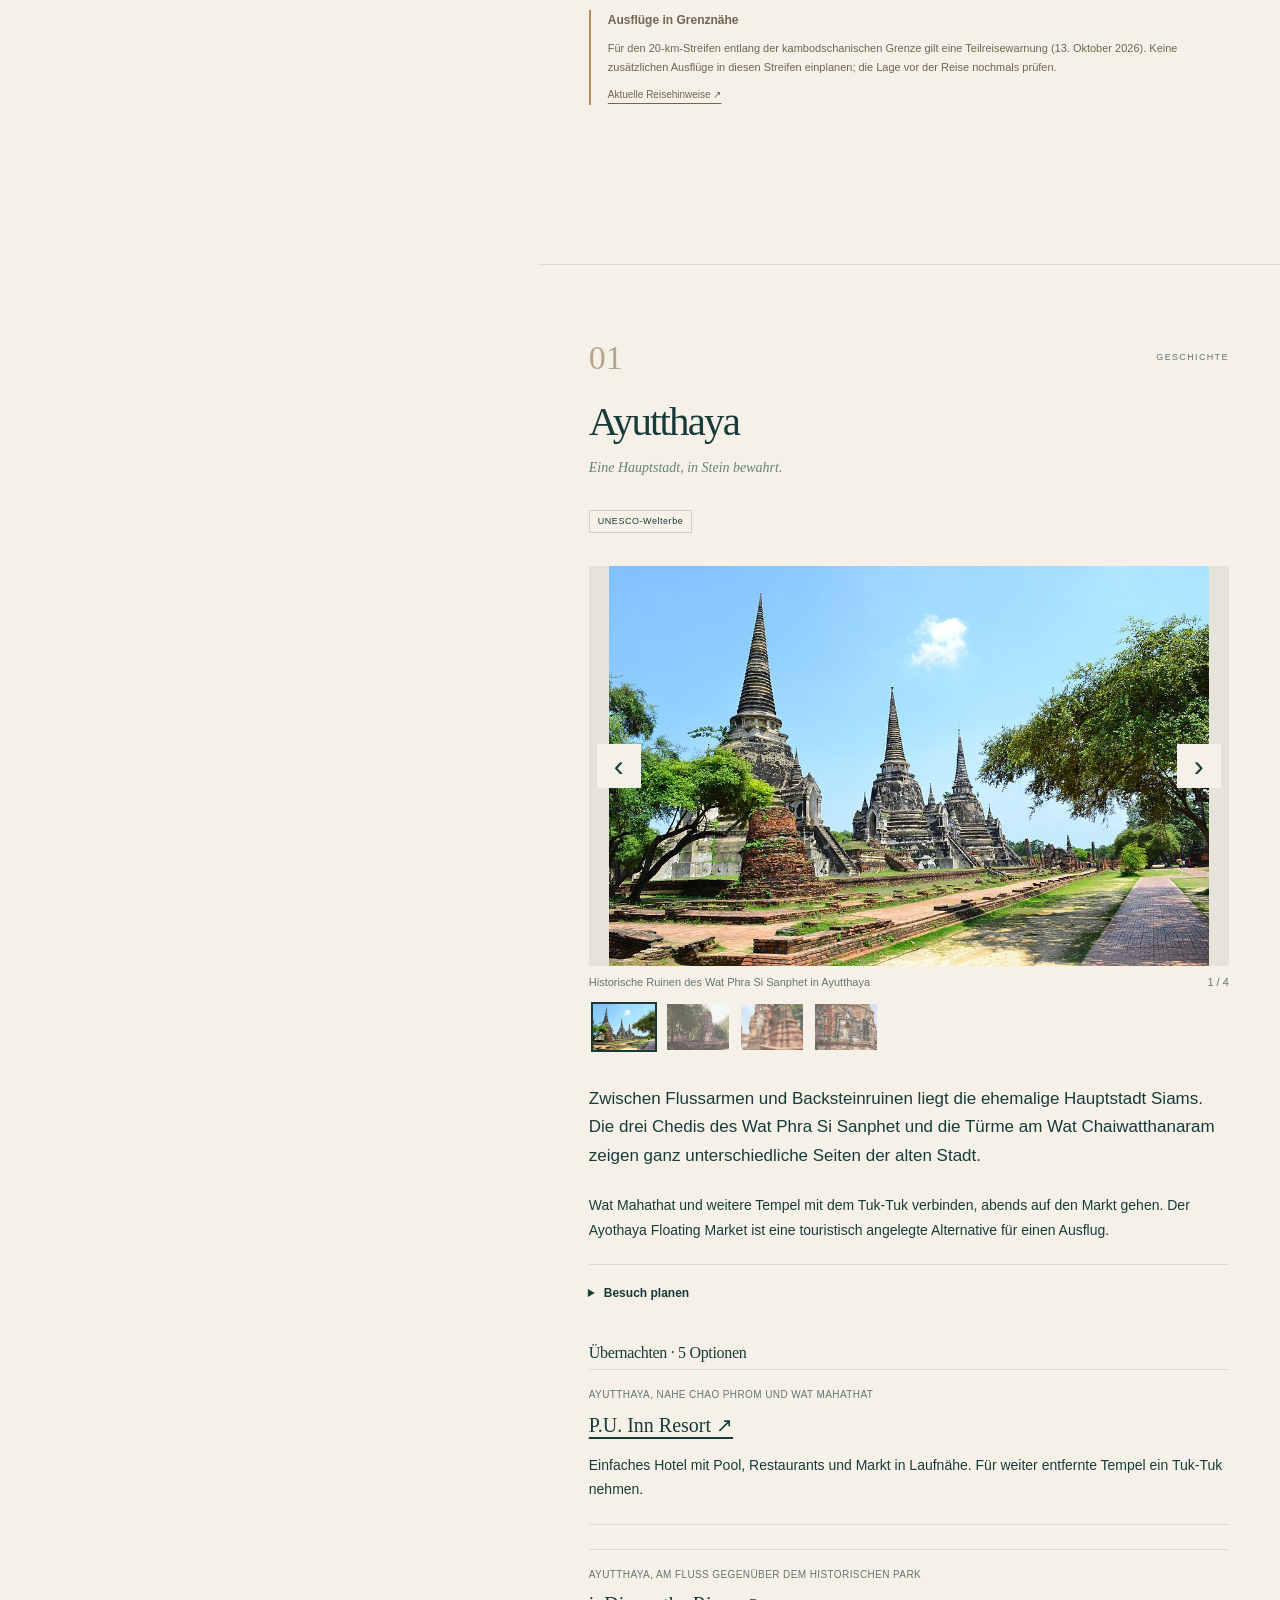
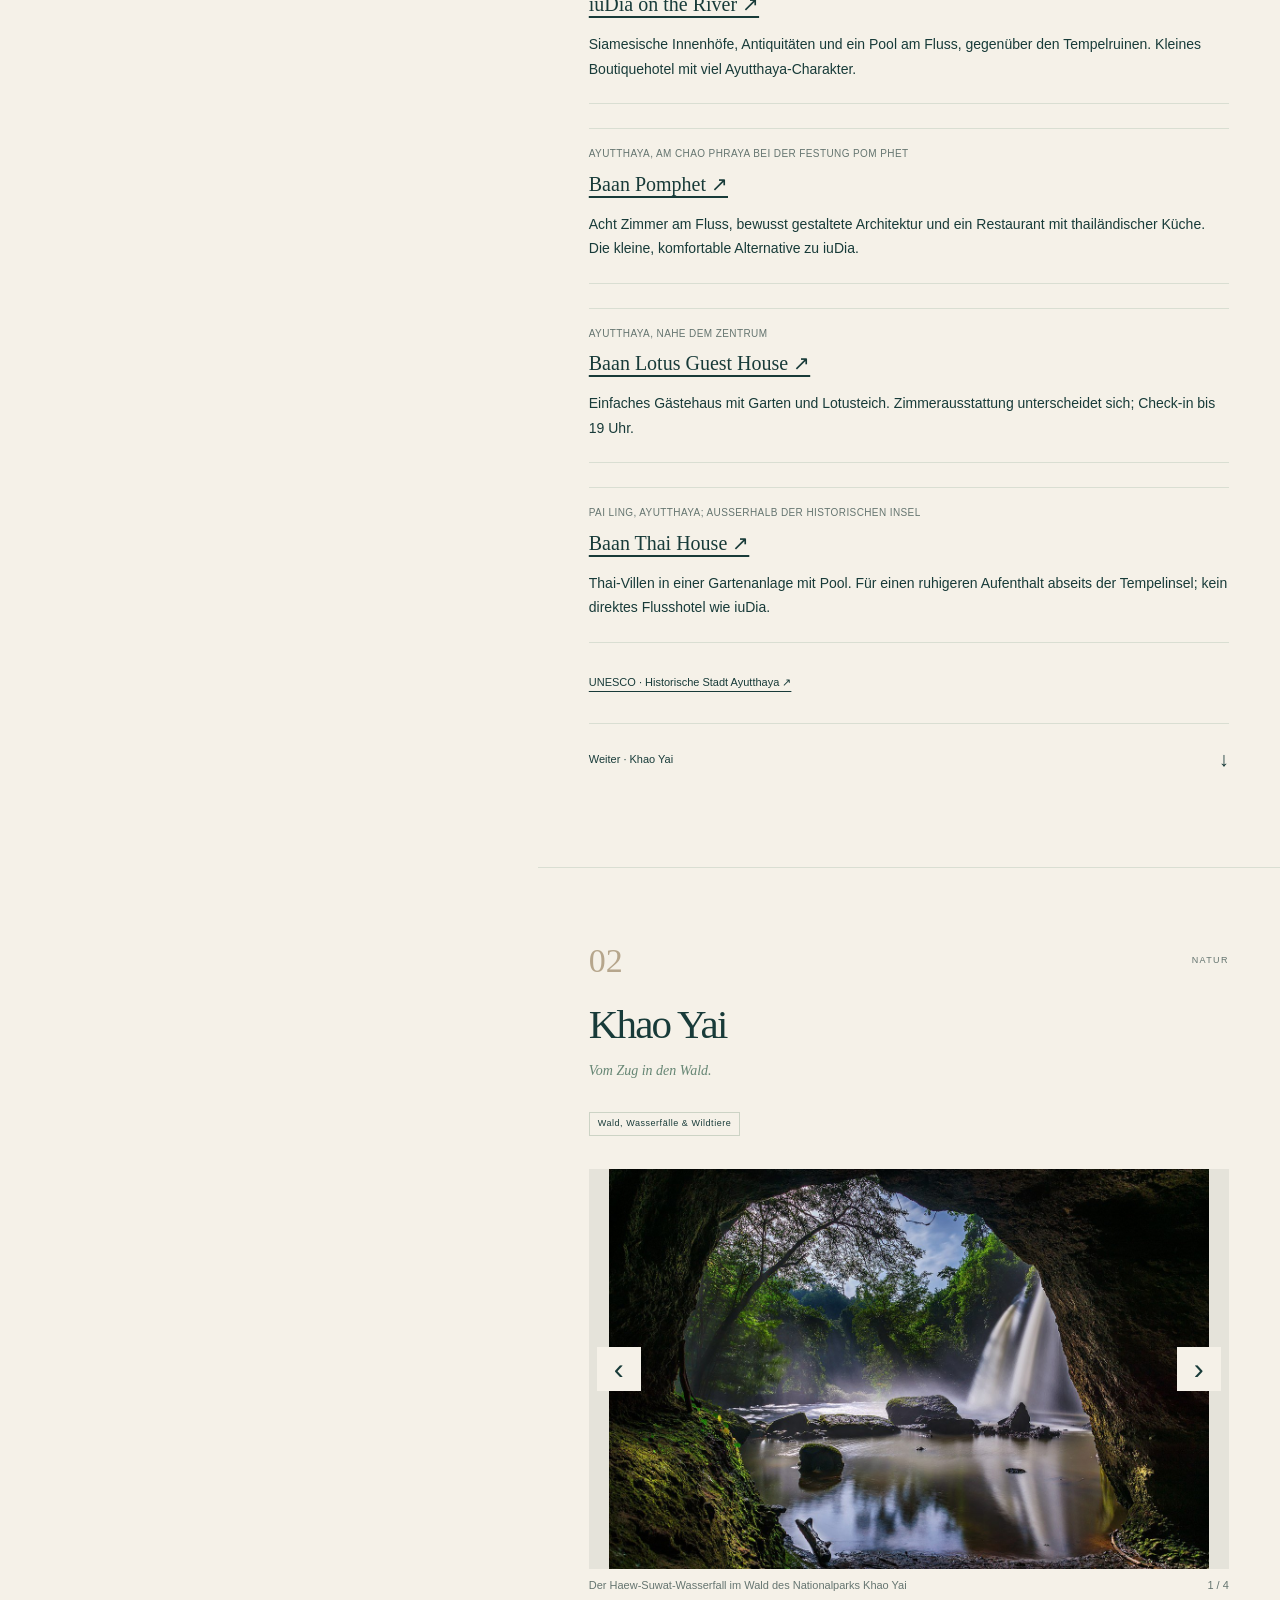
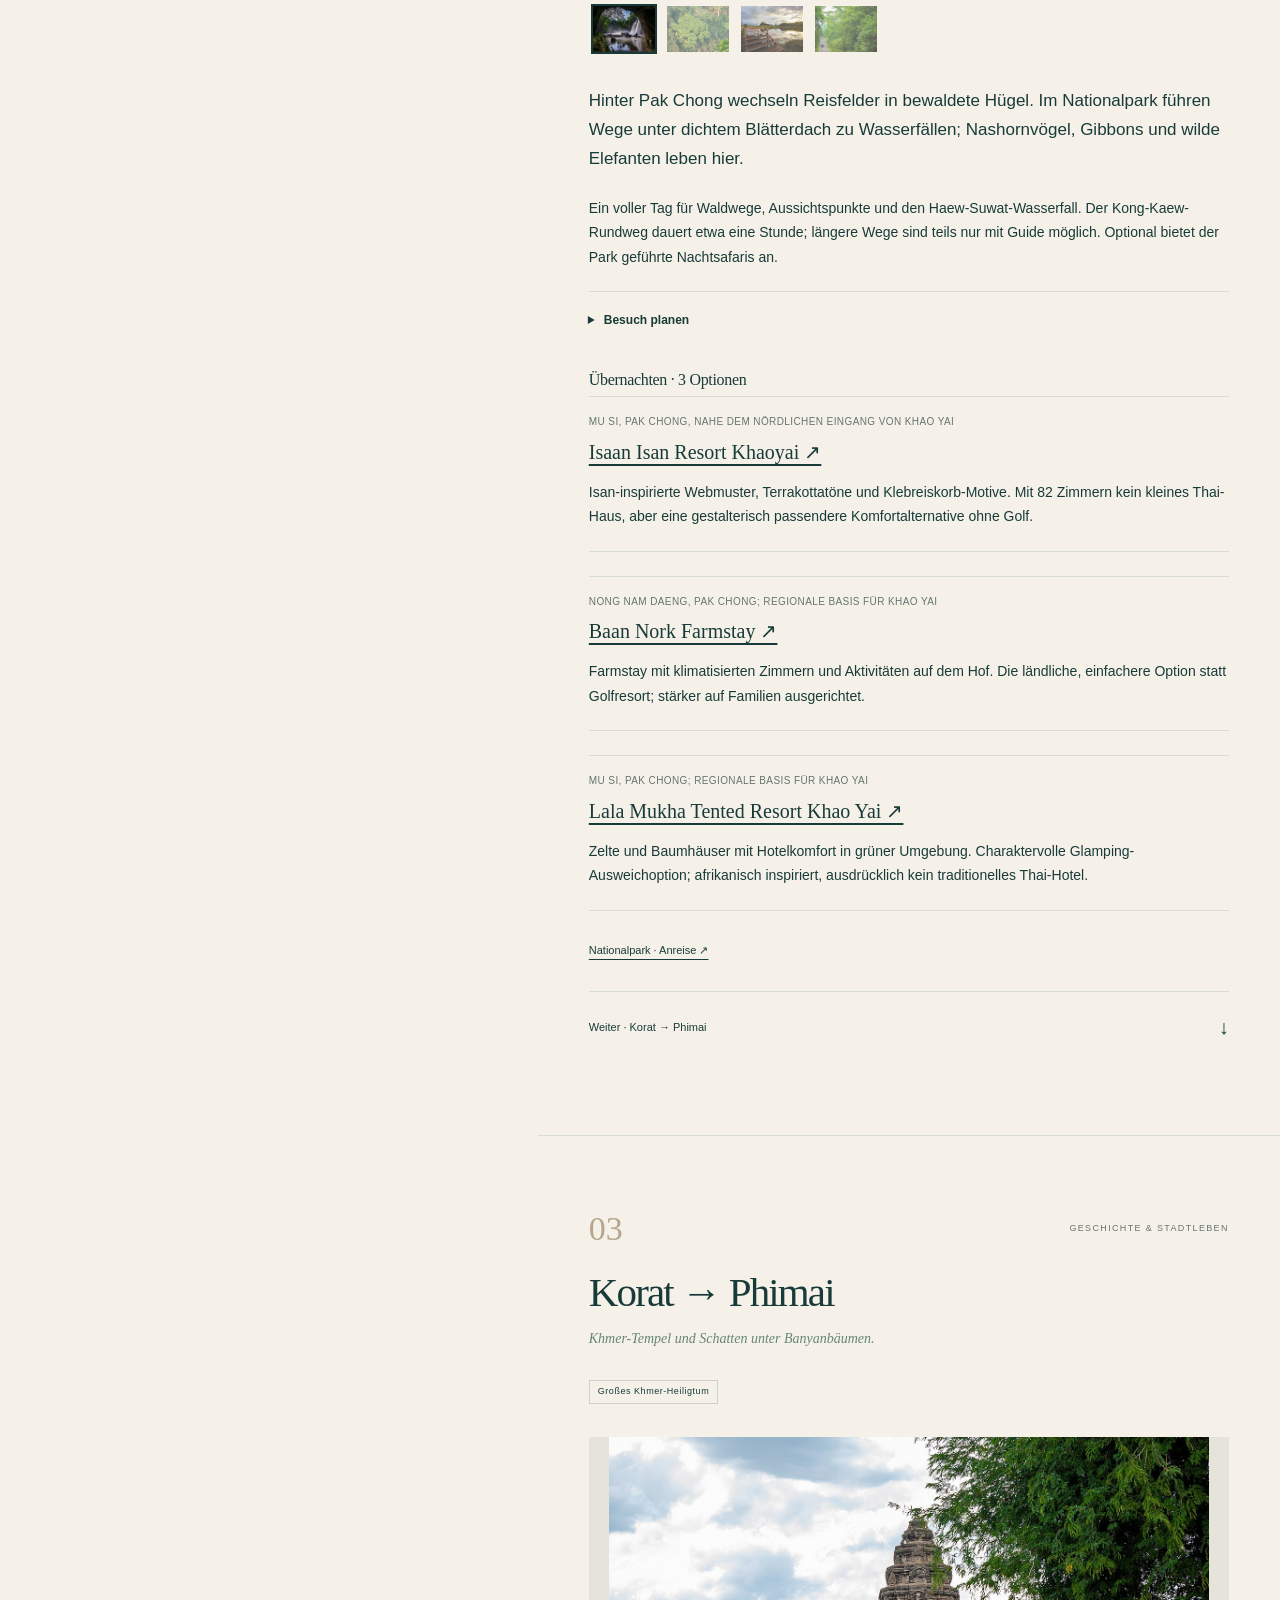
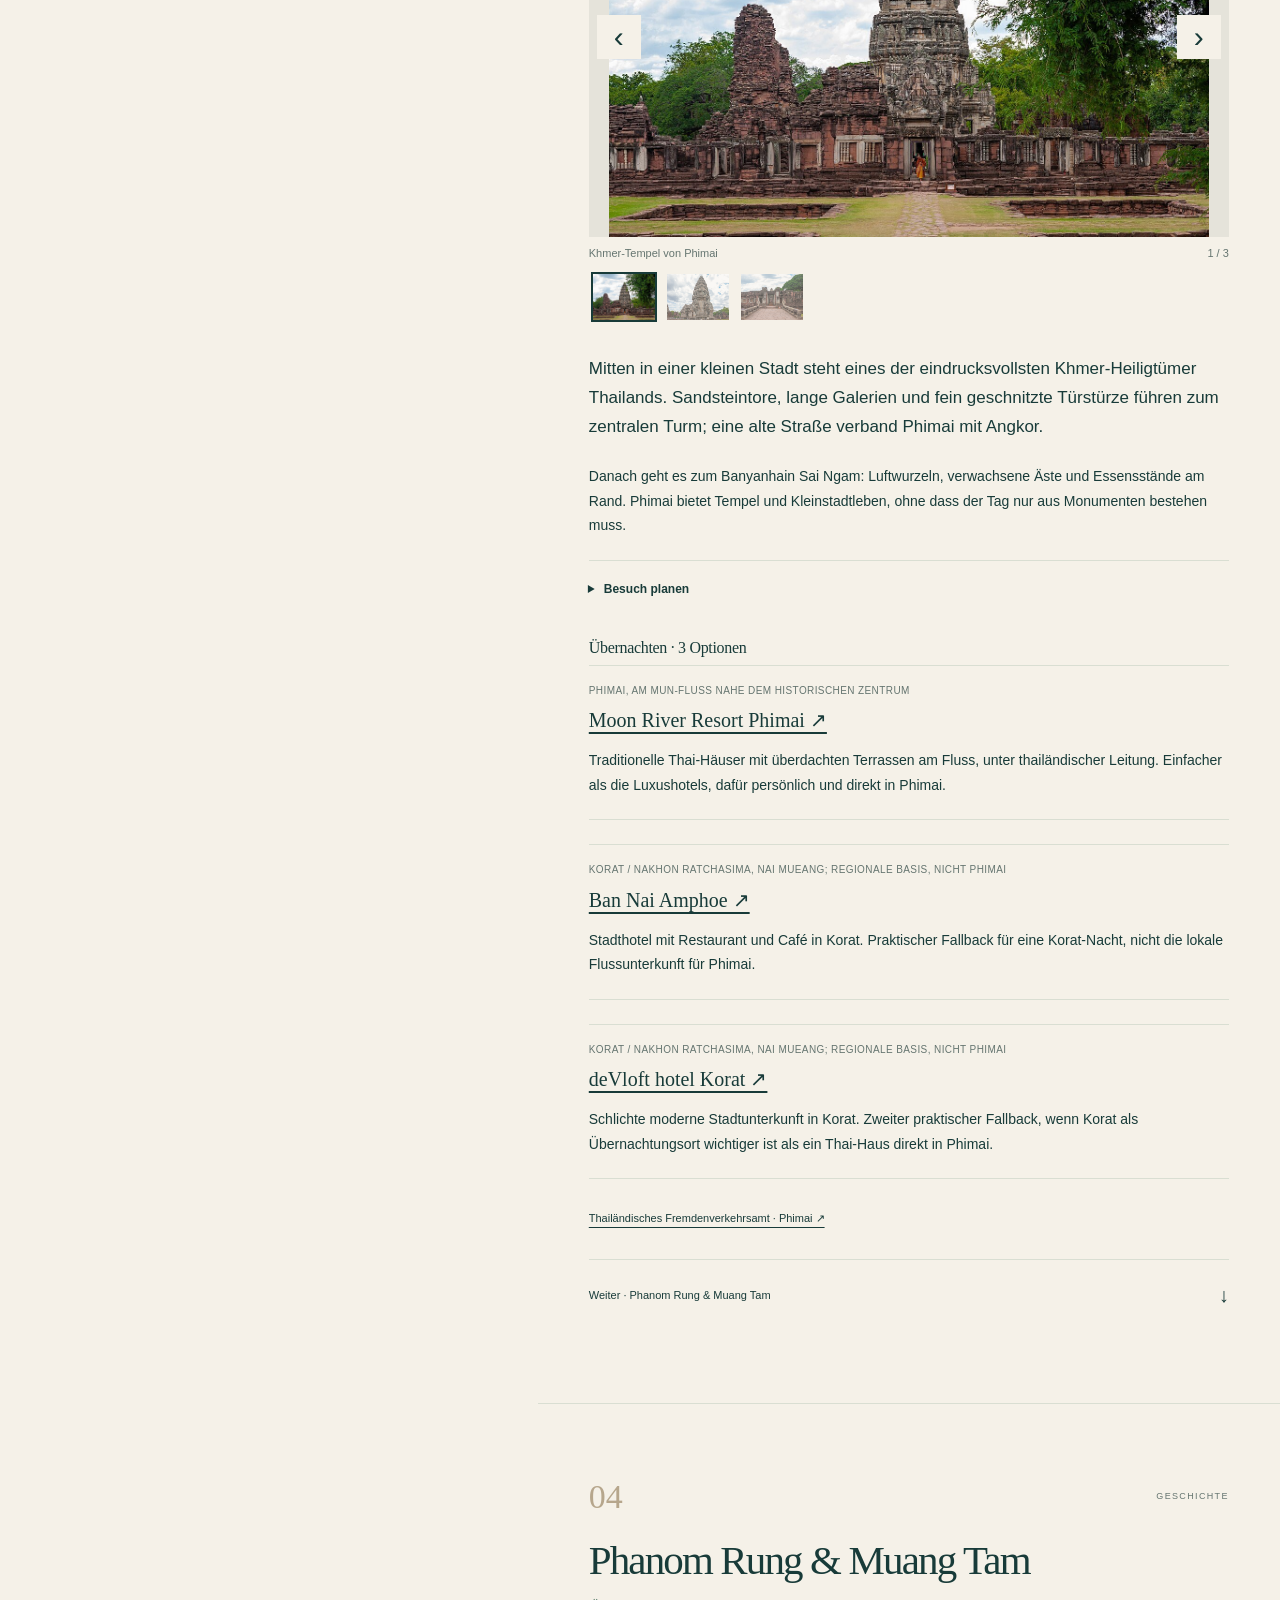
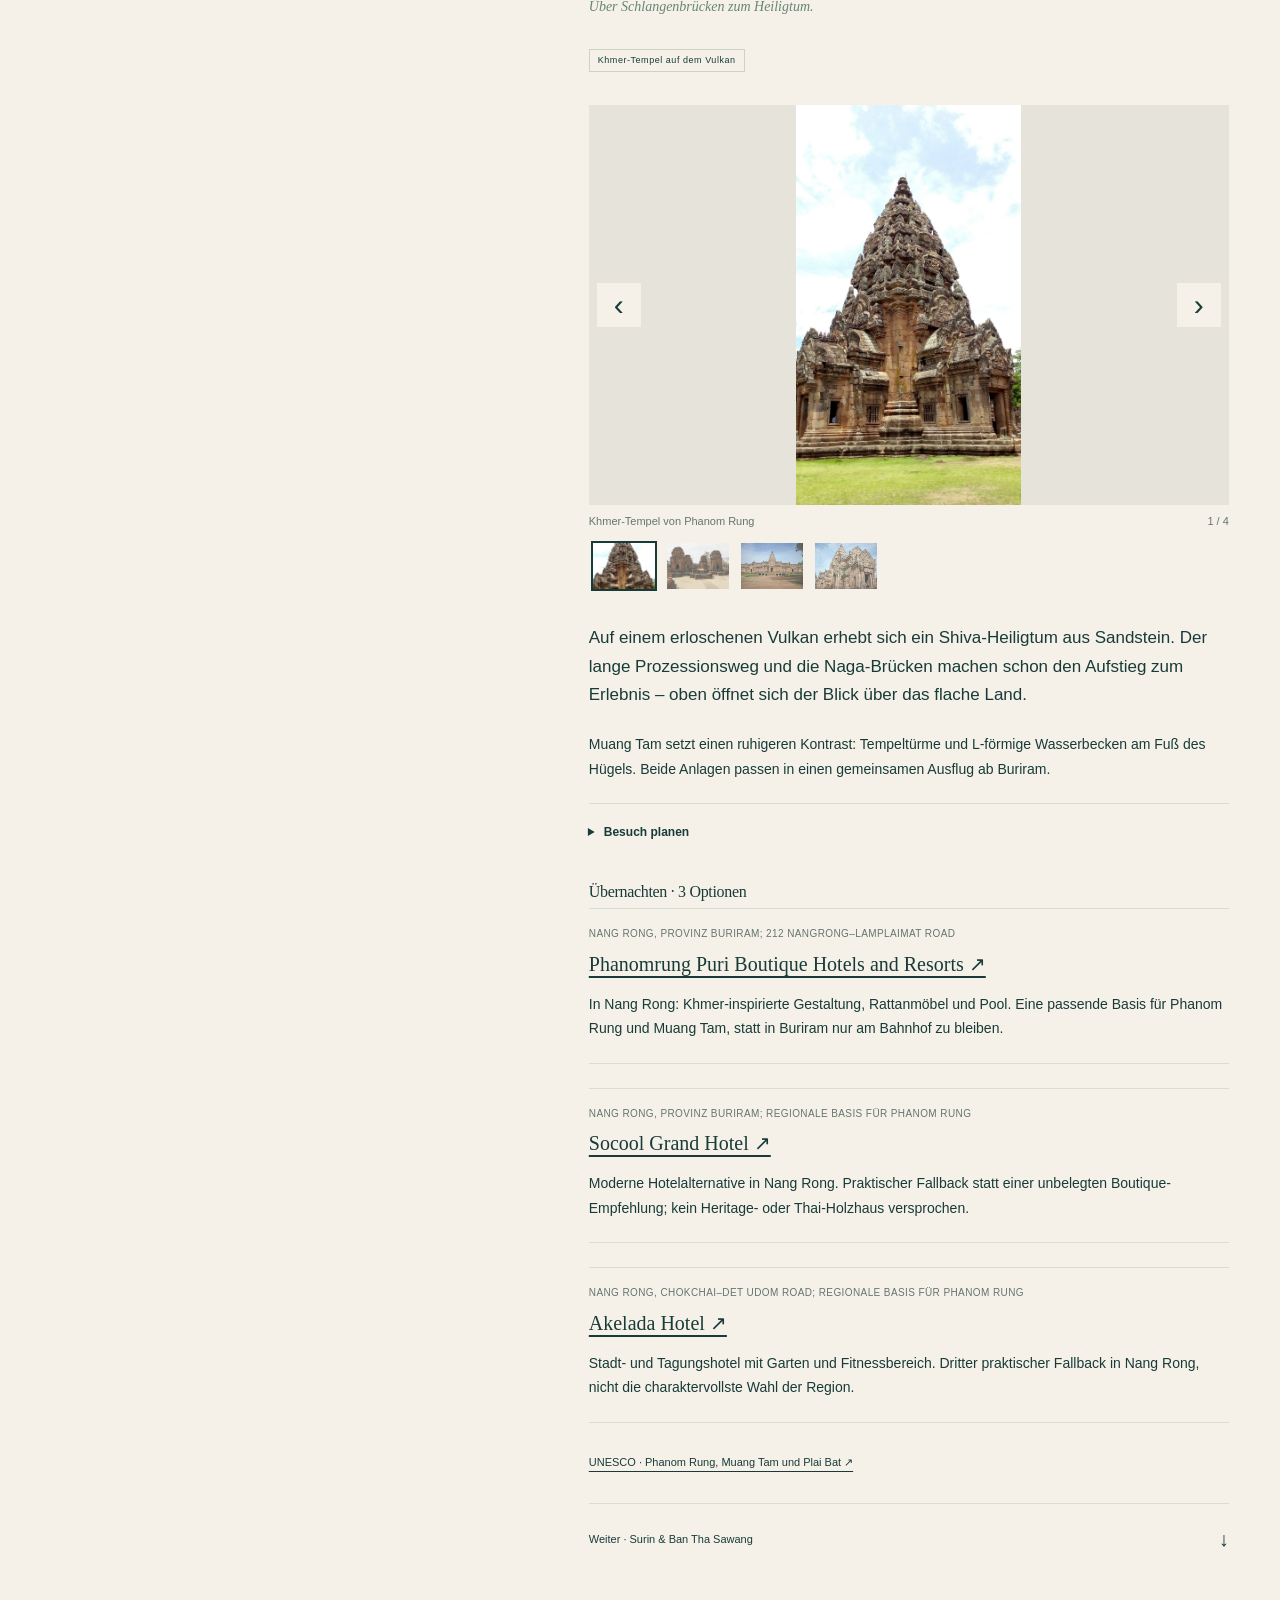
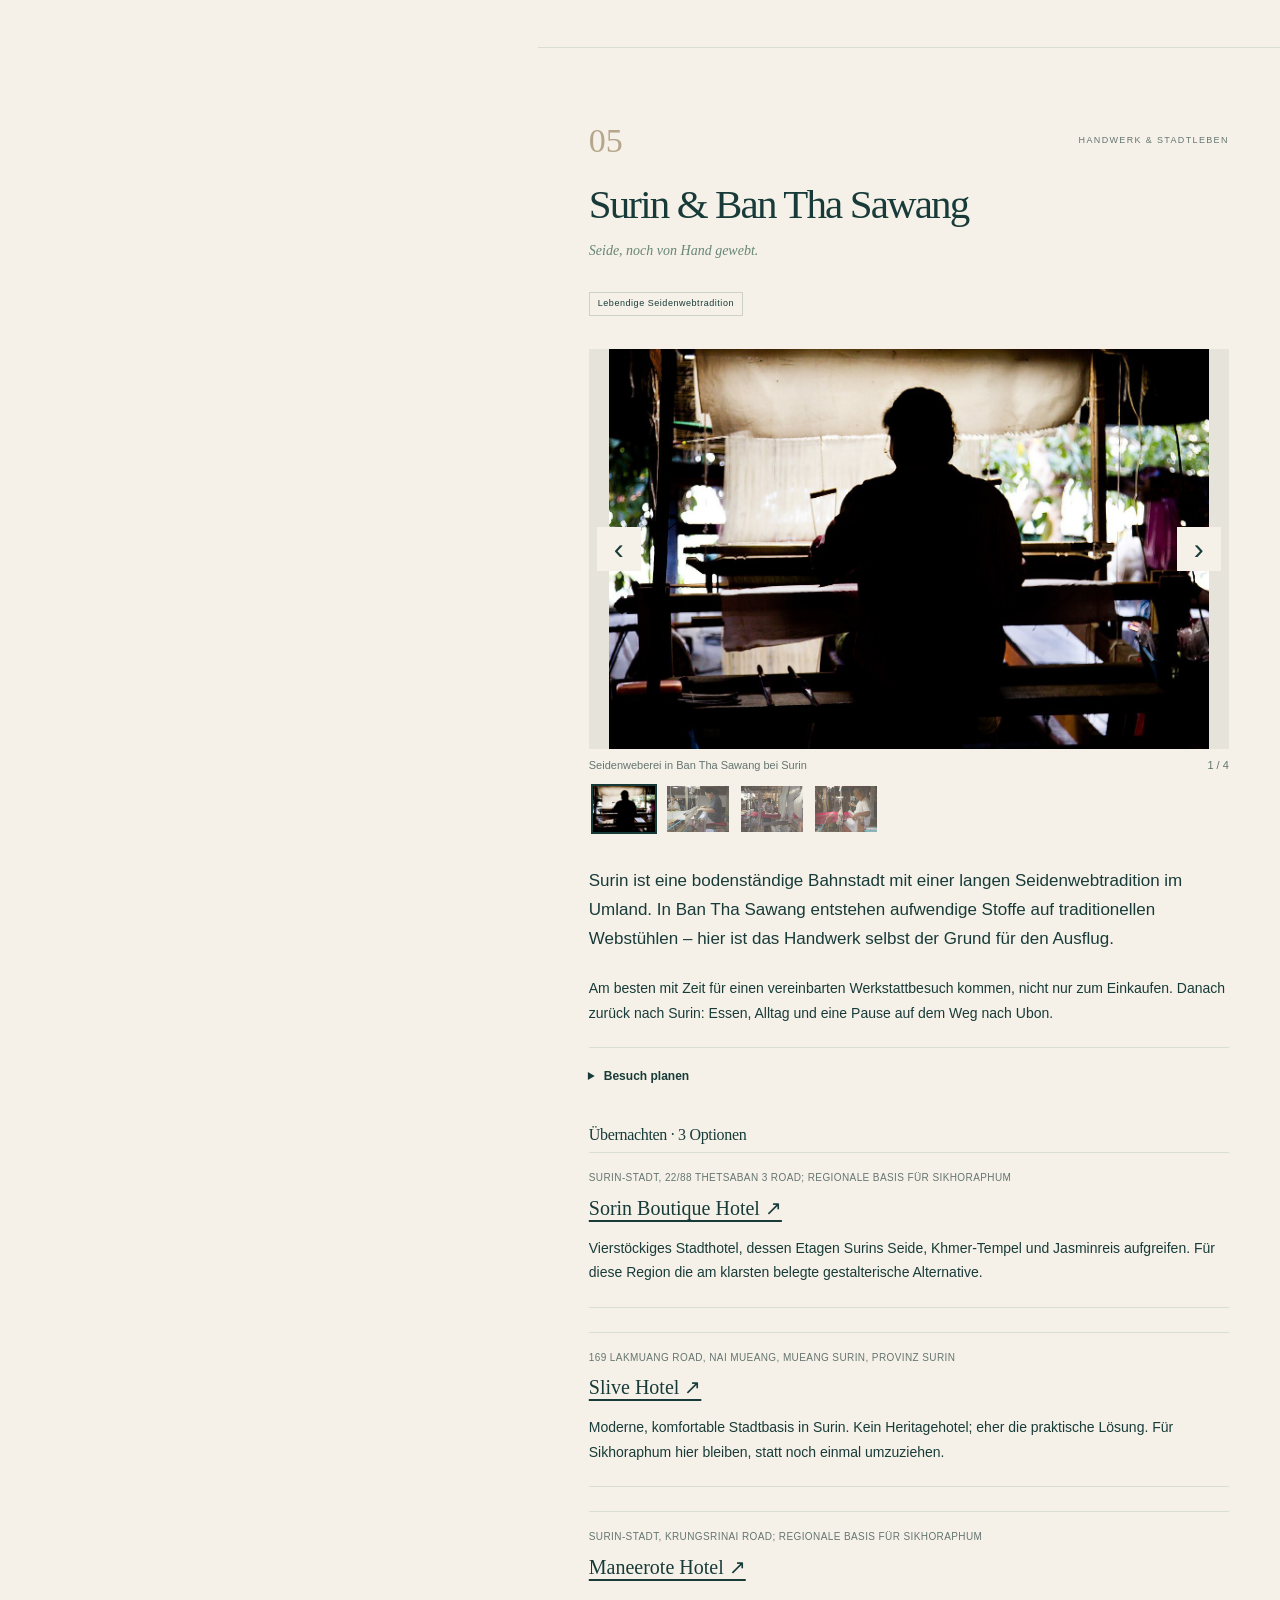
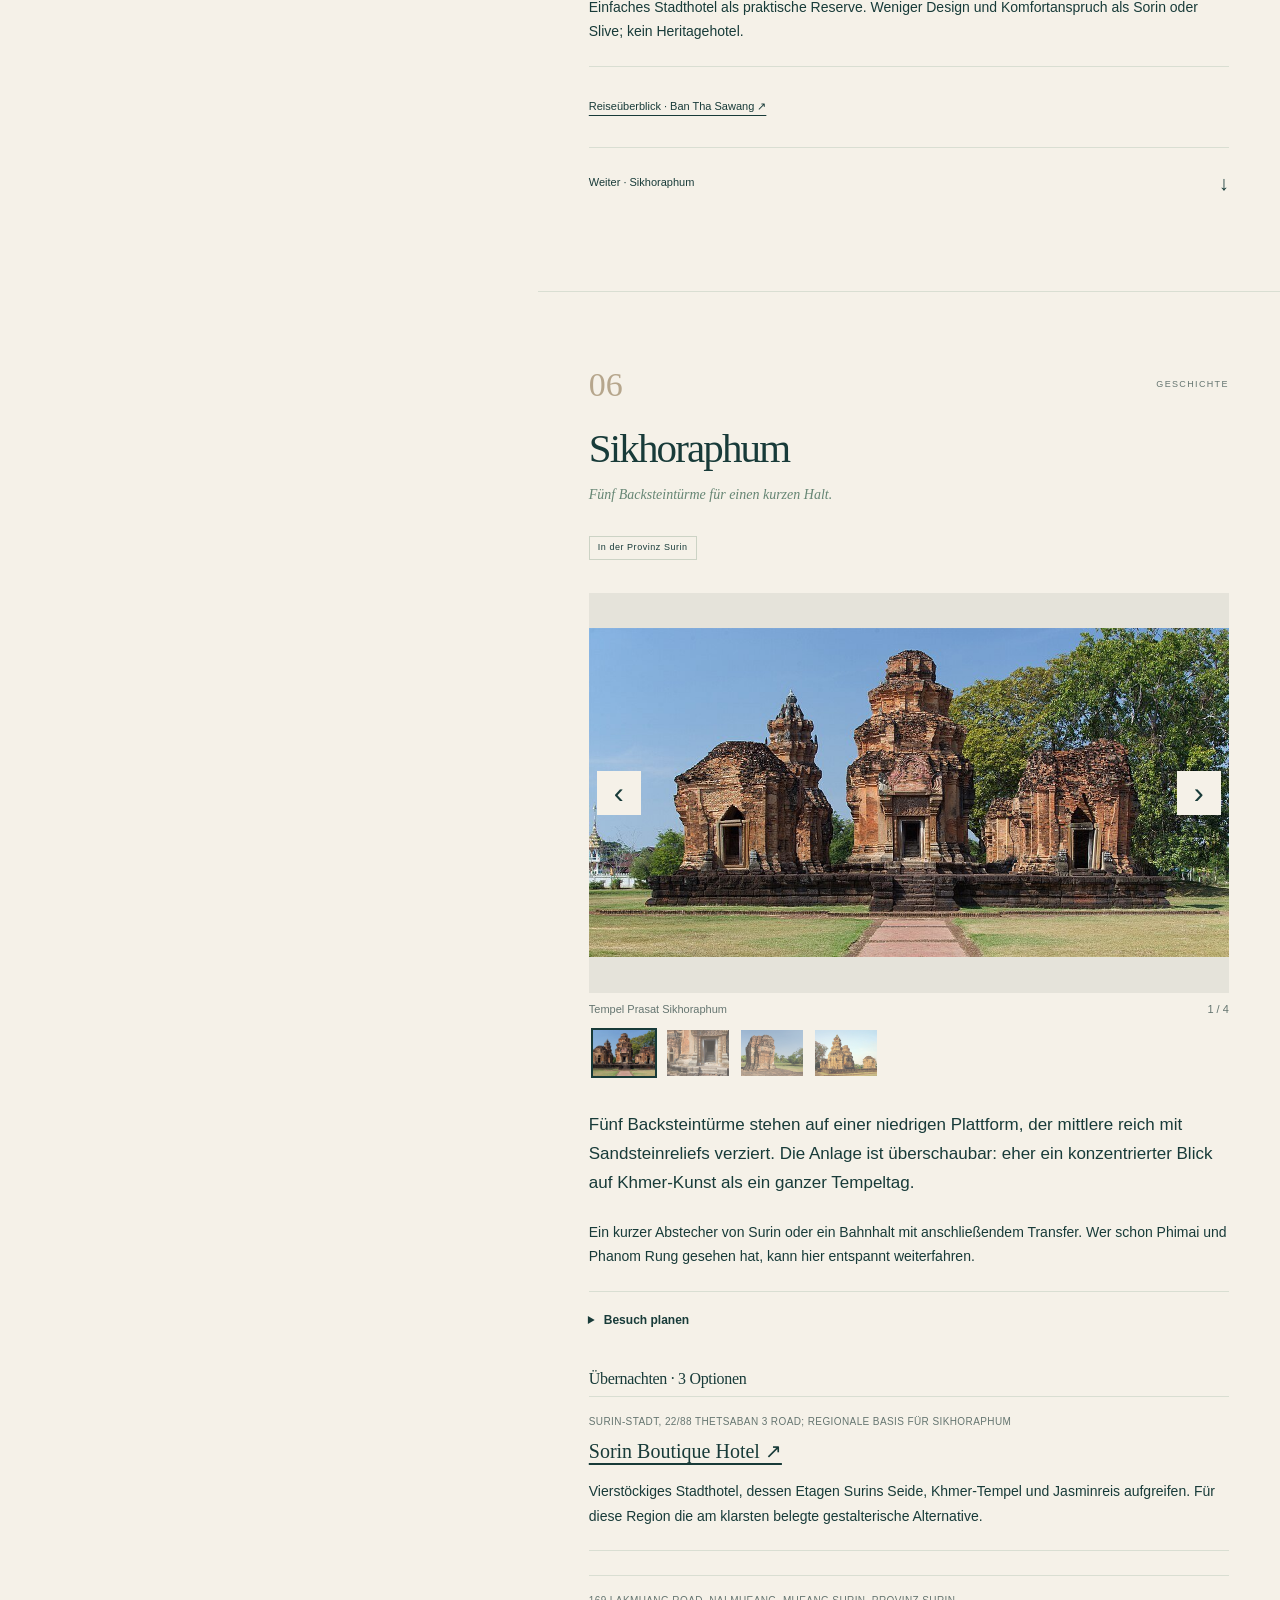
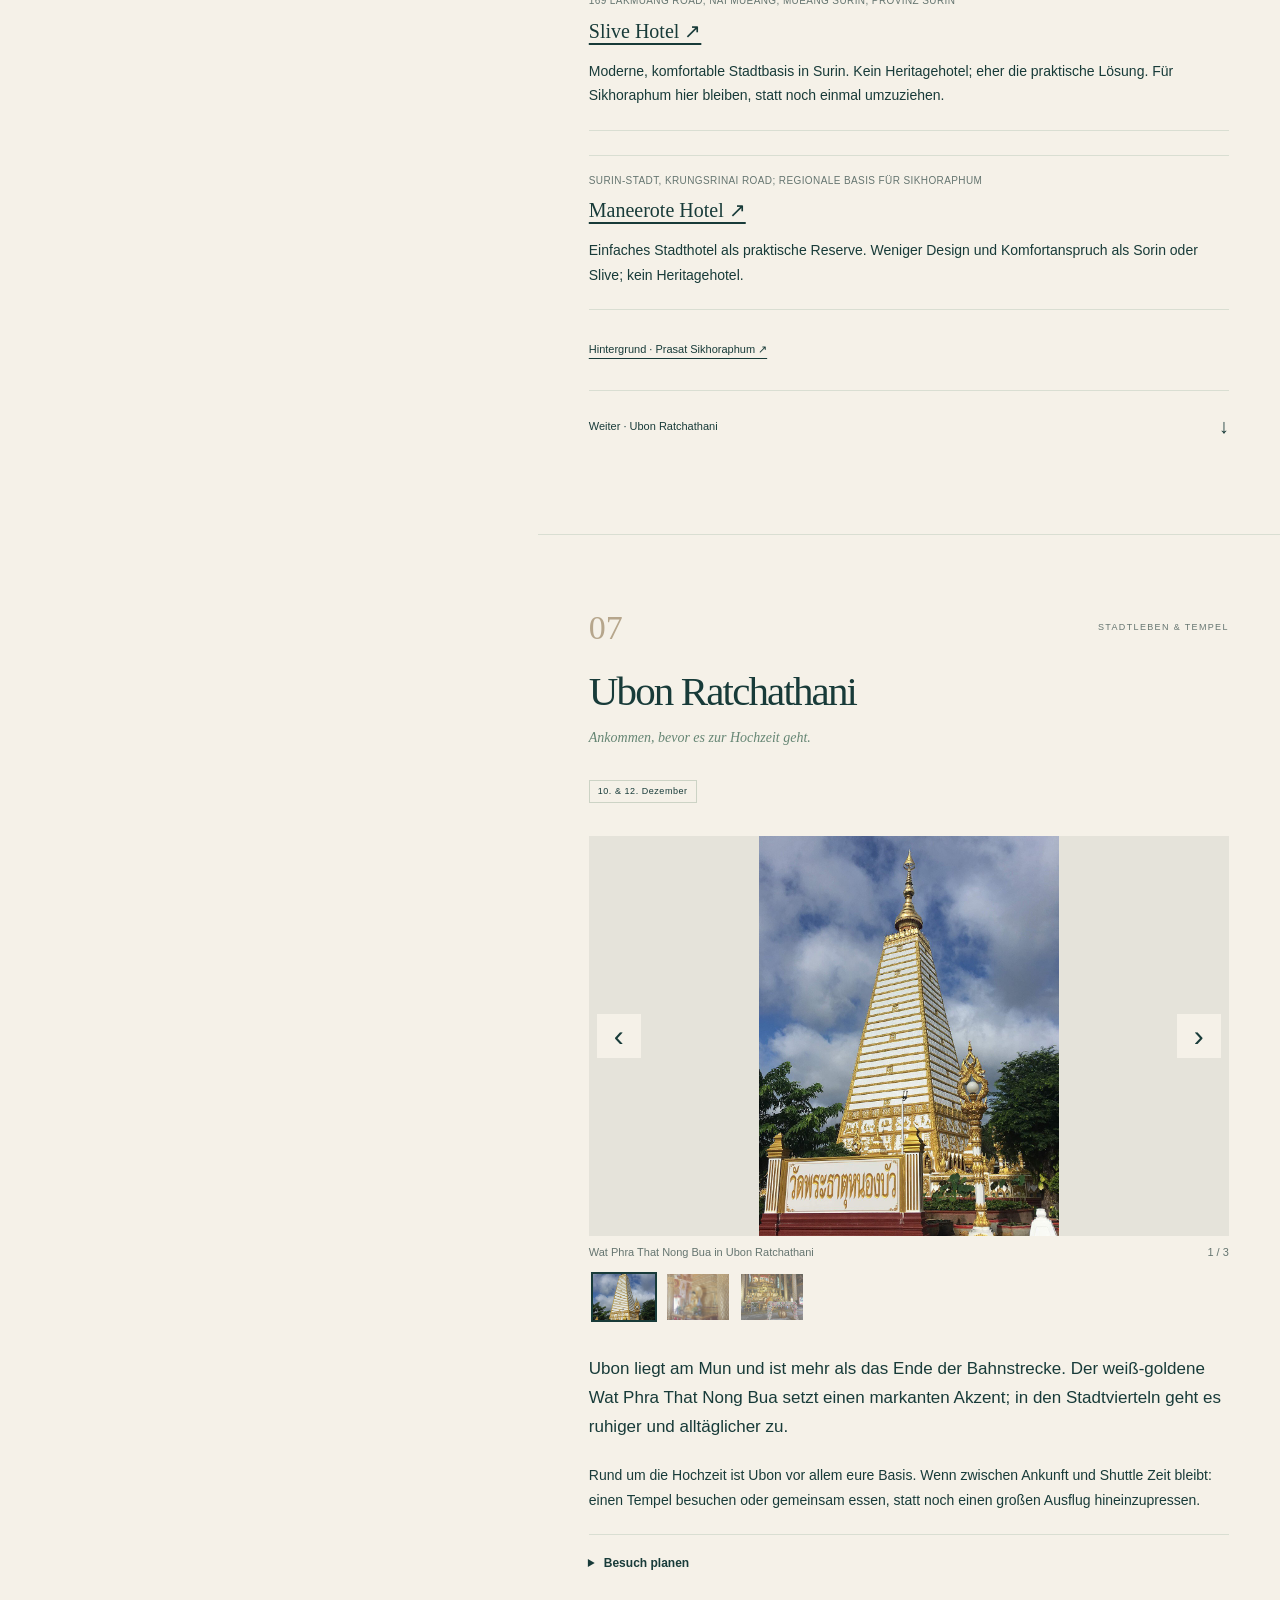
==== commit 116f3148: "site" ====
--- a/0d7d820362/index.html
+++ b/0d7d820362/index.html
@@ -4,20 +4,20 @@
 <meta charset="utf-8"><meta name="viewport" content="width=device-width,initial-scale=1">
 <meta name="description" content="Mit der Bahn von Bangkok durch den Isan: Khmer-Tempel, Waldpfade und gutes Essen. Unsere Thailandreise vom 4. bis 13. Dezember 2026.">
 <title>Thailand · In unserem Tempo</title>
-<link rel="stylesheet" href="styles.css?v=6"><script src="app.js?v=6" defer></script>
+<link rel="stylesheet" href="styles.css?v=6"><script src="page-data.js?v=1" defer></script><script src="app.js?v=7" defer></script>
 </head>
 <body>
 <a class="skip-link" href="#story">Zu den Reiseideen</a>
 <header class="site-header">
  <a class="brand" href="#beginning" aria-label="Thailand, in unserem Tempo – zum Anfang"><span class="brand-symbol" aria-hidden="true"><svg viewBox="0 0 24 24" width="24" height="24" fill="none"><path d="M5 19 19 5M6 5h13v13" stroke="currentColor" stroke-width="1.6" stroke-linecap="square"/></svg></span> IN UNSEREM TEMPO<span class="brand-country"> / THAILAND</span></a>
- <div class="header-actions"><label class="sr-only" for="jump-select">Kapitel wählen</label><select id="jump-select"><option value="beginning">Überblick</option><option value="railway">Die Bahnstrecke</option><option value="sample-itinerary">Beispielroute</option><option value="possibilities">Die Orte</option><option value="return-journey">Rückreise · 12.12.</option></select></div>
+ <div class="header-actions"><label class="sr-only" for="jump-select">Kapitel wählen</label><select id="jump-select"><option value="beginning">Überblick</option><option value="railway">Die Bahnstrecke</option><option value="possibilities">Die Orte</option><option value="return-journey">Rückreise</option></select></div>
  <div id="reading-progress" aria-hidden="true"></div>
 </header>
 <div class="layout">
  <aside class="map-panel" aria-label="Interaktive Reisekarte">
   <div class="map-heading"><span id="map-kicker">01 / THAILAND</span><span class="compass" aria-label="Norden ist oben">N ↑</span></div>
   <div class="map-canvas"><svg id="travel-map" viewBox="0 0 1100 1700" preserveAspectRatio="xMidYMid meet" aria-label="Thailand und die Strecke Bangkok–Ubon"><title>Thailand und unsere Reise durch den Isan</title><defs><pattern id="map-dots" width="25" height="25" patternUnits="userSpaceOnUse"><circle cx="1" cy="1" r=".7" fill="#b4d3c2" opacity=".14"/></pattern><marker id="trip-arrow" viewBox="0 0 10 10" refX="8" refY="5" markerWidth="5" markerHeight="5" orient="auto-start-reverse"><path d="M0 0L10 5L0 10" fill="#dfb477"/></marker><symbol id="plane-symbol" viewBox="0 0 24 24"><path d="m21 16-8-5V4.5a1.5 1.5 0 0 0-3 0V11l-8 5v2l8-2.5V20l-2 1v1l3.5-1 3.5 1v-1l-2-1v-4.5l8 2.5z" fill="currentColor"/></symbol></defs><rect id="map-ocean" x="-1500" y="-1500" width="5000" height="5000" fill="url(#map-dots)"/><g id="countries"></g><g id="country-labels"></g><g id="rail-layer"><path id="rail-shadow"/><path id="rail-route"/><g id="station-markers"></g><g id="leg-labels"></g></g><g id="excursion-layer"></g><g id="place-markers"></g><g id="trip-marks"></g><g id="return-layer"></g></svg></div>
-  <div class="map-date-strip" aria-label="Fixe Reisetermine"><span>4.12. Bangkok</span><span>10.12. Ubon</span><span>13.12. Heimflug</span></div>
+  <div class="map-date-strip" aria-label="Fixe Reisetermine"><span>5.12. Bangkok</span><span>10.12. Ubon</span><span>13.12. Heimflug</span></div>
   <div id="map-active" class="map-active"><span class="map-active-category"></span><strong>Thailand</strong><span id="map-hint">4.–13. Dezember 2026</span></div>
   <div class="map-footer"><div class="map-legend"><span><i class="legend-rail"></i> Bahn</span><span><i class="legend-place"></i> Reiseidee</span><span><i class="legend-road"></i> Ausflug</span></div></div>
   <p class="map-error" id="map-error" hidden>Die Karte lädt nicht. Die Reiseideen stehen weiter unten.</p>
@@ -28,14 +28,16 @@
    <h1>Weniger hetzen.<br>Mehr <em>ankommen.</em></h1>
    <p class="hero-lede">Waldpfade, Khmer-Tempel und Klebreis am Straßenrand. Mit der Bahn durch den Isan.</p>
    <ol class="trip-timeline" aria-label="Unser fester Reiserahmen">
-    <li><time datetime="2026-12-04">4.12.</time><span><svg class="trip-icon" aria-hidden="true"><use href="#plane-symbol"/></svg> Ankunft in Bangkok</span></li>
-    <li class="open-days"><time>4.–9.12.</time><span>Unterwegs durch den Isan · Orte noch offen</span></li>
+    <li><time datetime="2026-12-05">5.12.</time><span><svg class="trip-icon" aria-hidden="true"><use href="#plane-symbol"/></svg> Ankunft in Bangkok</span></li>
+    <li class="open-days"><time>5.–6.12.</time><span>Ayutthaya · eine Nacht vorgeschlagen: Markt und Tempel</span></li>
+   <li class="open-days"><time>ab 6.12.</time><span>Khao Yai Nationalpark · eine oder zwei Nächte offen</span></li>
+   <li class="open-days"><time>bis 10.12.</time><span>Weiter durch den Isan · Route offen</span></li>
     <li><time datetime="2026-12-10">10.12.</time><span>Ubon → organisierter Hochzeitsshuttle</span></li>
     <li><time datetime="2026-12-11">11.12.</time><span>Hochzeit</span></li>
     <li><time datetime="2026-12-12">12.12.</time><span>Zurück nach Ubon</span></li>
-    <li><time datetime="2026-12-13">13.12.</time><span>Heimflug ab Bangkok · Nachmittag/Abend</span></li>
+    <li><time datetime="2026-12-13">13.12.</time><span>Heimflug ab Bangkok · 23:30</span></li>
    </ol>
-   <p class="small-note">Am 12. zurück nach Bangkok – per Flug, Tageszug oder Nachtzug mit Ankunft am 13. Das Jahr 2026 ist vorläufig angenommen.</p>
+   <p class="small-note">Ab Flughafen möglichst mit einem Van direkt nach Ayutthaya. Der Rückweg von Ubon nach Bangkok ist noch offen.</p>
    <a class="scroll-prompt" href="#our-region"><span>Die Strecke entdecken</span><span aria-hidden="true">↓</span></a>
   </section>
   <section class="chapter intro" id="our-region" data-stage="region">
@@ -49,7 +51,6 @@
    <a class="source-link" href="https://southeastasiatrains.com/thailand-northeastern-line-timetable/" target="_blank" rel="noopener noreferrer">Fahrplanquelle ↗</a>
    <details class="practical-details"><summary>Tickets & Bahnhöfe</summary><p>Die Zeiten stammen aus einem sekundären Fahrplan vom 3. Oktober 2026. Andere Züge brauchen unterschiedlich lange; unsere einzelnen Teilstrecken sind noch nicht datumsbezogen geprüft.</p><p>Jeder Zwischenstopp bedeutet eine eigene Fahrt mit eigenem Ticket. Es gibt hier keinen bestätigten Hop-on/Hop-off-Pass. Nicht jeder Zug hält überall; kurze Teilstrecken können später zur Buchung freigegeben werden.</p><p>Fernzüge nach Ubon nutzen in Bangkok Krung Thep Aphiwat. Regionalzüge nach Ayutthaya können ab Hua Lamphong fahren. Vor dem Buchen Bahnhöfe und Halte abgleichen.</p><a href="https://www.seat61.com/Thailand.htm#Ubon_Ratchathani" target="_blank" rel="noopener noreferrer">Seat61: Bahnreisen ↗</a> · <a href="https://www.dticket.railway.co.th/" target="_blank" rel="noopener noreferrer">SRT D-Ticket ↗</a></details>
   </section>
-  <section class="chapter sample-itinerary" id="sample-itinerary" data-stage="rail"><div class="eyebrow">BEISPIELROUTE / 4.–10. DEZEMBER</div><h2>Eine Woche, <em>vier Schwerpunkte.</em></h2><p>Ayutthaya, Khao Yai, Phimai und Surin. Khao Yai bekommt zwei Nächte, Phimai eine eigene Nacht; in Ubon sind wir schon am Vorabend des Shuttles. Ein Vorschlag, keine festgelegte Route.</p><div class="sample-days"><div class="sample-day"><time datetime="2026-12-04">4.12.</time><div><h3>Ankommen in Ayutthaya</h3><p>Nach der Landung nach Ayutthaya. Flussufer und Tempel am späten Nachmittag; erste Nacht dort.</p><p class="sample-connection">Bei ausreichend früher Landung: Zug 109, Krung Thep Aphiwat 14:15 → Ayutthaya 15:18. Sonst direkter Straßentransfer; die Ankunftszeit des Fluges ist noch offen.</p><span class="sample-night">Nacht: Ayutthaya</span></div></div><div class="sample-day"><time datetime="2026-12-05">5.12.</time><div><h3>Ayutthaya → Khao Yai</h3><p>Morgens noch durch die Ruinen, dann nach Pak Chong. Weiter zur Unterkunft bei Khao Yai; zwei Nächte an derselben Basis.</p><p class="sample-connection">Zug 71: Ayutthaya 11:31 → Pak Chong 13:17. Für Komfort die klimatisierte 2. Klasse prüfen.</p><span class="sample-night">Nacht: Khao Yai</span></div></div><div class="sample-day"><time datetime="2026-12-06">6.12.</time><div><h3>Ein ganzer Tag im Wald</h3><p>Khao Yai mit Guide oder Fahrer: Waldpfade und Wasserfälle, danach zurück in dieselbe Unterkunft. Kein Hotelwechsel.</p><p class="sample-connection">Keine Bahnstrecke; Parkausflug auf der Straße.</p><span class="sample-night">Nacht: Khao Yai</span></div></div><div class="sample-day"><time datetime="2026-12-07">7.12.</time><div><h3>Korat → Phimai und Sai Ngam</h3><p>Vormittags nach Korat, dann mit Fahrer nach Phimai. Khmer-Heiligtum, Kleinstadt und Banyanhain Sai Ngam; eine Nacht direkt in Phimai, zum Beispiel im Moon River Resort.</p><p class="sample-connection">Zug 21: Pak Chong 08:44 → Nakhon Ratchasima 10:01. Phimai hat keinen Bahnhof; der Ausflug braucht einen Straßentransfer.</p><span class="sample-night">Nacht: Phimai</span></div></div><div class="sample-day"><time datetime="2026-12-08">8.12.</time><div><h3>Weiter nach Surin</h3><p>Ruhiger Morgen in Phimai. Per Fahrer zurück nach Korat, dort Mittagessen und am Nachmittag weiter nach Surin. Abends lokale Küche; eine Nacht hier.</p><p class="sample-connection">Zug 71: Nakhon Ratchasima 14:40 → Surin 17:08. Vorher Straßentransfer von Phimai zum Bahnhof Nakhon Ratchasima.</p><span class="sample-night">Nacht: Surin</span></div></div><div class="sample-day"><time datetime="2026-12-09">9.12.</time><div><h3>Ban Tha Sawang → Ubon</h3><p>Vormittags zu den Seidenwebereien in Ban Tha Sawang, nachmittags zurück nach Surin. Abends weiter nach Ubon und dort übernachten.</p><p class="sample-connection">Zug 71: Surin 17:11 → Ubon Ratchathani 19:35. Der Bahnhof liegt in Warin Chamrap; danach Transfer zum Stadthotel.</p><span class="sample-night">Nacht: Ubon</span></div></div><div class="sample-day"><time datetime="2026-12-10">10.12.</time><div><h3>Ubon → Hochzeitsshuttle</h3><p>Bereits in Ubon: keine weitere Bahnverbindung vor dem organisierten Shuttle nötig. Die genaue Abholzeit bleibt offen.</p><p class="sample-connection">Organisierter Hochzeitsshuttle.</p><span class="sample-night">Nacht: Hochzeit</span></div></div></div><details class="practical-details"><summary>Alternative: Phanom Rung & Muang Tam</summary><p>Phanom Rung statt Phimai: am 7. mit Zug 21 von Pak Chong 08:44 nach Buri Ram 11:34; per Fahrer nach Phanom Rung und Muang Tam, Übernachtung in Nang Rong oder Buriram. Am 8. rechtzeitig zurück zum Bahnhof Buri Ram: Zug 21, 11:37 → Surin 12:09. Eine Unterkunft in Nang Rong liegt nicht am Bahnhof; beide Straßentransfers gehören zu dieser Variante.</p></details><details class="practical-details"><summary>Fahrplanstand & Buchung</summary><p>Aktuell gelesene allgemeine Fahrplantabellen von Thai Train Guide (Seitenstand 15.11.2025). Keine datumsspezifischen Tickets oder freien Plätze für 4.–9.12.2026 bestätigt. Alle Uhrzeiten Thailand-Ortszeit.</p><p>Jede Teilstrecke braucht ein eigenes Ticket. Kurzstrecken können später zur Buchung freigegeben werden. Bei Zug 21 nicht aus einem sichtbaren Fahrplan auf bereits buchbare Teilstrecken schließen.</p><p><a href="https://www.dticket.railway.co.th/" target="_blank" rel="noopener noreferrer">Offiziell buchen: SRT D-Ticket ↗</a></p><p><a href="https://www.thaitrainguide.com/timetables/no-109/" target="_blank" rel="noopener noreferrer">Zug 109 ↗</a> · <a href="https://www.thaitrainguide.com/timetables/no-71/" target="_blank" rel="noopener noreferrer">Zug 71 ↗</a> · <a href="https://www.thaitrainguide.com/timetables/no-21/" target="_blank" rel="noopener noreferrer">Zug 21 ↗</a></p></details></section>
   <section class="chapter intro possibilities-intro" id="possibilities" data-stage="places">
    <div class="eyebrow">04 / DIE ORTE</div><h2>Was liegt <em>am Weg?</em></h2>
    <p class="lede">Bahnstopps und Abstecher ins Umland.</p>
@@ -58,18 +59,12 @@
   </section>
   <div id="destination-chapters"></div>
 
-  <section class="chapter return-chapter" id="return-journey" data-stage="return">
-   <div class="eyebrow">12. DEZEMBER / ZURÜCK NACH BANGKOK</div><h2>Zurück nach <em>Bangkok.</em></h2>
-   <p>Am 12. bringt uns der Shuttle zurück nach Ubon. Von dort reisen wir noch am selben Tag weiter. Der Heimflug startet am 13. nachmittags oder abends, voraussichtlich ab BKK.</p>
-   <div class="return-options" id="return-options"><p>Die Rückreiseoptionen werden gerade geprüft.</p></div>
-   <div class="train-gallery" id="train-gallery"></div><div class="region-note"><h3>Kabinen und Sitzwagen ansehen</h3><p><a href="https://www.thaitrainguide.com/trains/cnr-sleeper/" target="_blank" rel="noopener noreferrer">Fotos: CNR-Zweibettabteil und Schlafwagen der 2. Klasse ↗</a></p><p><a href="https://www.thaitrainguide.com/timetables/no-22/" target="_blank" rel="noopener noreferrer">Fotos: Sitzwagen des Tageszugs 22 ↗</a></p></div><p class="small-note">Alle Zeiten Ortszeit Thailand. Die Shuttle-Rückkunft am 12. ist noch offen. BKK ist wahrscheinlich, die genaue Heimflugzeit noch unbekannt.</p>
-   <details class="practical-details" id="return-evidence"><summary>Recherche & Quellen</summary><div id="return-research-details"></div></details>
-  </section>
+  <section class="chapter return-chapter" id="return-journey" data-stage="return"><div class="eyebrow">RÜCKREISE</div><h2>Zurück nach <em>Bangkok.</em></h2><p>Am 12. Dezember geht es mit dem Hochzeitsshuttle zurück nach Ubon. Der Weg nach Bangkok ist noch offen.</p><p>Der Heimflug ab Bangkok (BKK) geht am 13. Dezember um 23:30 Uhr.</p></section>
   <section class="chapter closing" id="next" data-stage="return">
    <h2>Welche Orte <em>bleiben?</em></h2>
    <p>Ein Naturausflug, ein großer Tempelbesuch und Zeit für den Alltag. Die Auswahl ist offen; Ubon am 10. steht fest.</p>
    <a class="back-link" href="#possibilities">↑ Zurück zu den Orten</a>
-   <details id="sources"><summary>Quellen & Bildnachweise</summary><div id="photo-credits"></div><p>Kartenumrisse: Natural Earth, gemeinfreie Ländergrenzen im Maßstab 1:110 Mio. Ortskoordinaten: Google Maps; Ubon-Bahnhof in Warin Chamrap. Verbindungen sind schematisch. Flugpfeile markieren Städte, keine bestätigten Flughäfen. Den Hochzeitsort verorten wir nicht, da er noch nicht angegeben ist.</p><p>Recherche vom 13. Oktober 2026. Keine Tickets gebucht. Die Datumsprüfung der Rückreise steht jeweils bei der Verbindung. Die übrigen Stopps haben noch keine festen Tage; die Beispielroute ist ein unverbindlicher Vorschlag. Alle Fotos zeigen echte Orte.</p><p>Die eingebundenen Ortsfotos sind gemeinfrei oder offen lizenziert. Urheber und Lizenzen stehen in den Bildnachweisen. Zugfotos sind auf der Quellseite verlinkt.</p></details>
+   <details id="sources"><summary>Quellen & Bildnachweise</summary><div id="photo-credits"></div><p>Kartenumrisse: Natural Earth, gemeinfreie Ländergrenzen im Maßstab 1:110 Mio. Ortskoordinaten: Google Maps; Ubon-Bahnhof in Warin Chamrap. Verbindungen sind schematisch. Flugpfeile markieren Städte, keine bestätigten Flughäfen. Den Hochzeitsort verorten wir nicht, da er noch nicht angegeben ist.</p></details>
    <footer class="story-footer">THAILAND · IN UNSEREM TEMPO</footer>
   </section>
  </main>
